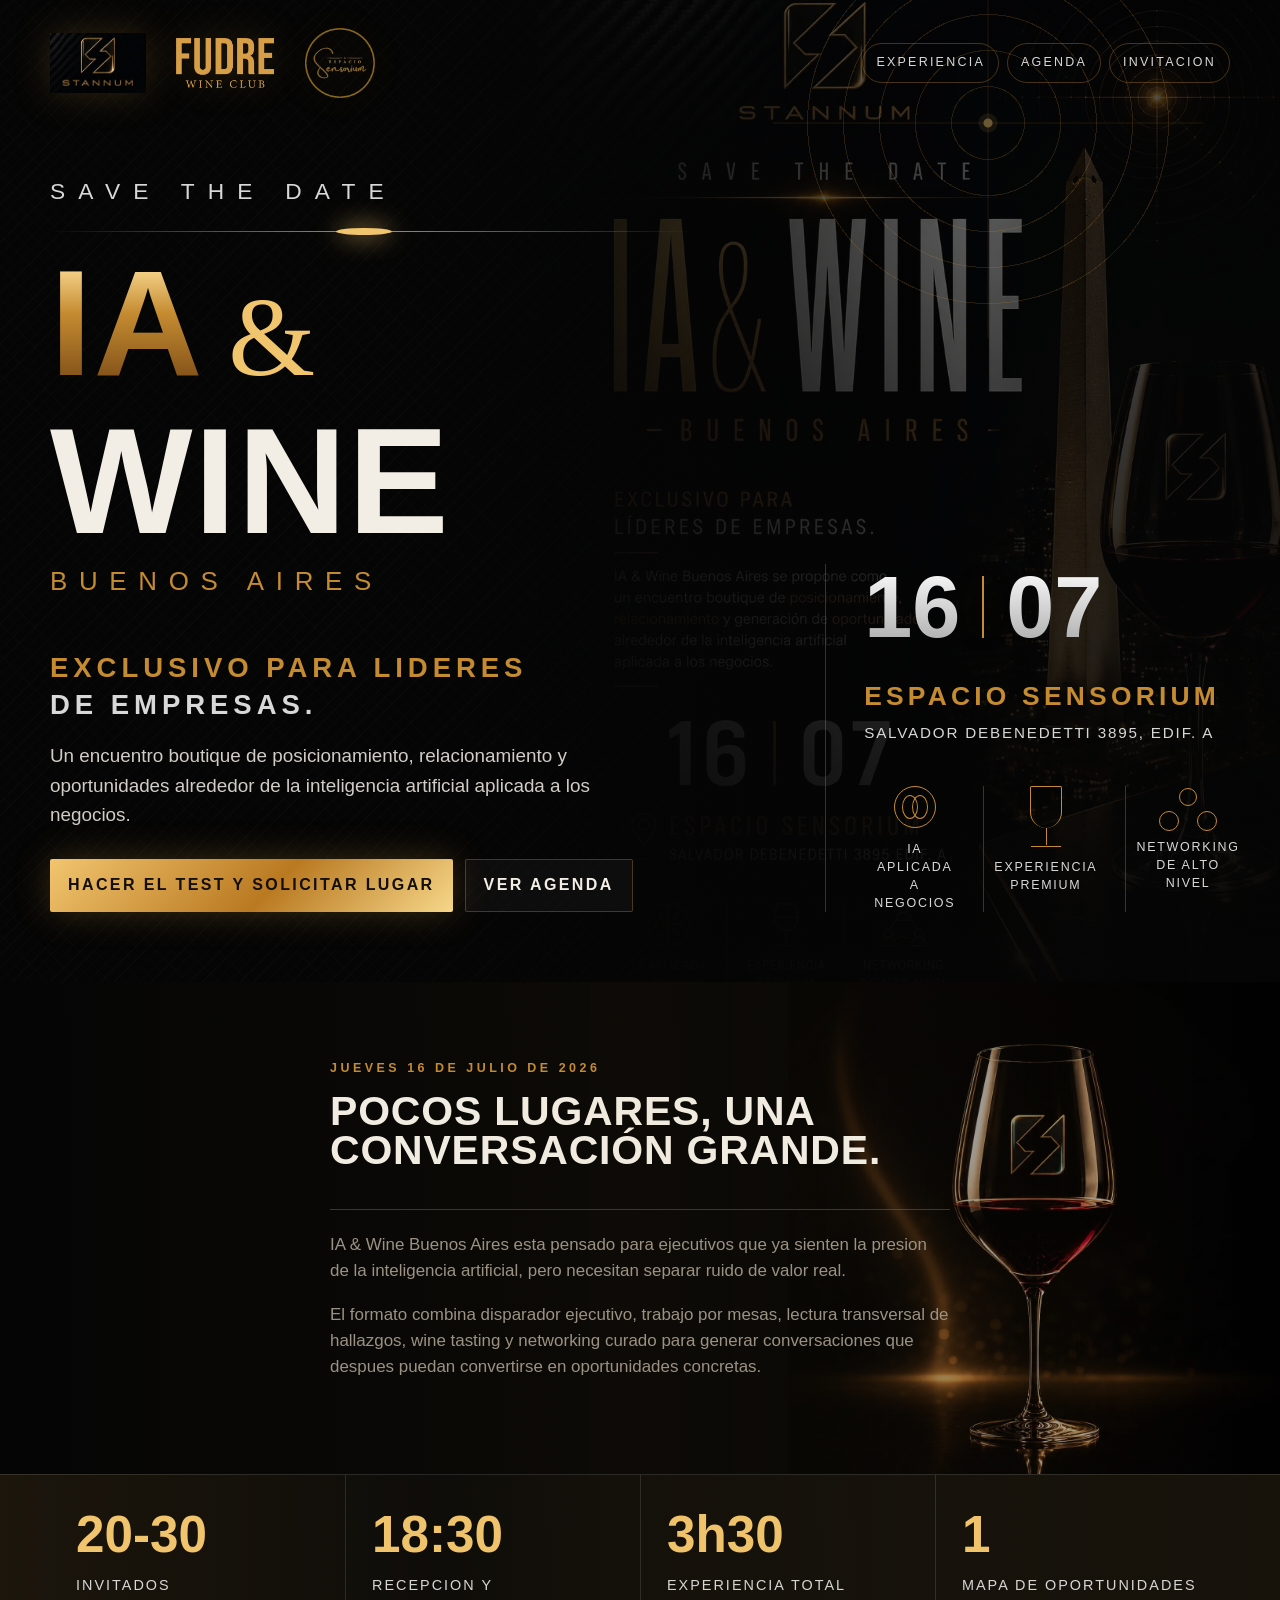
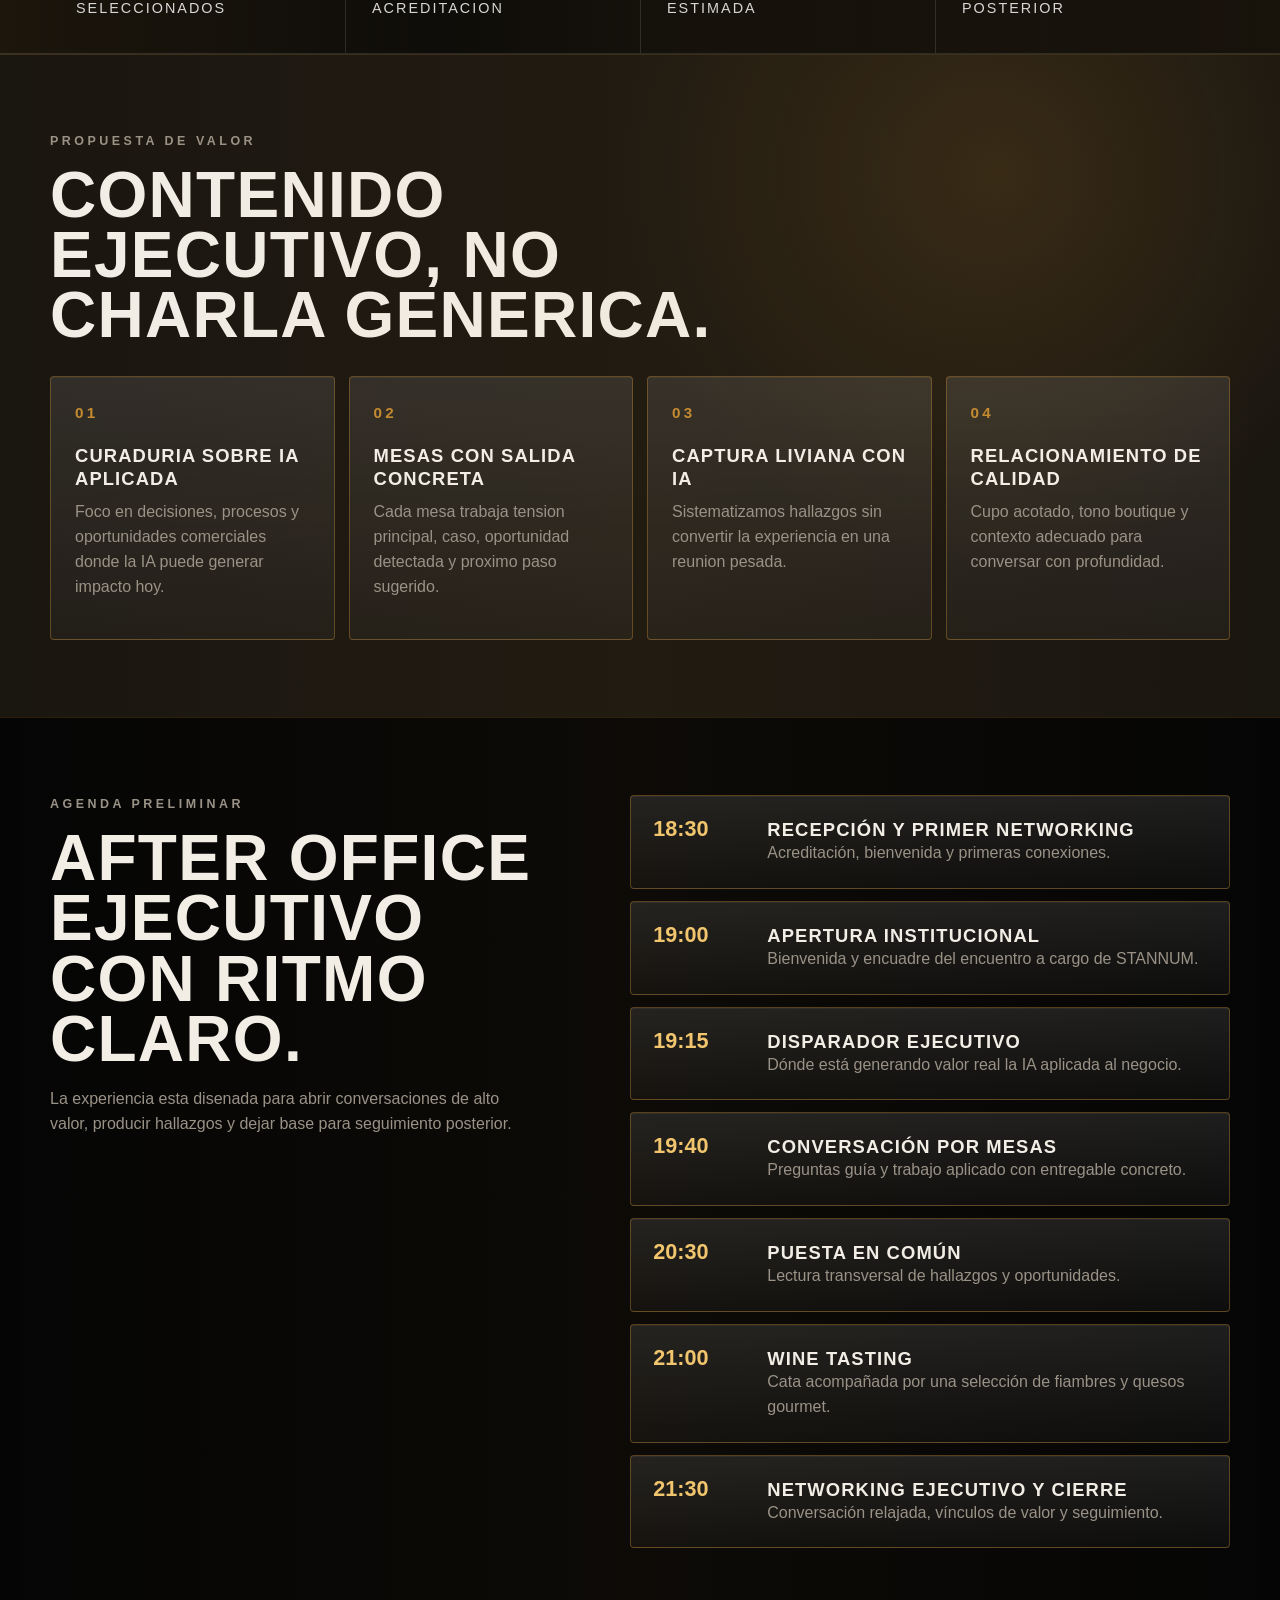
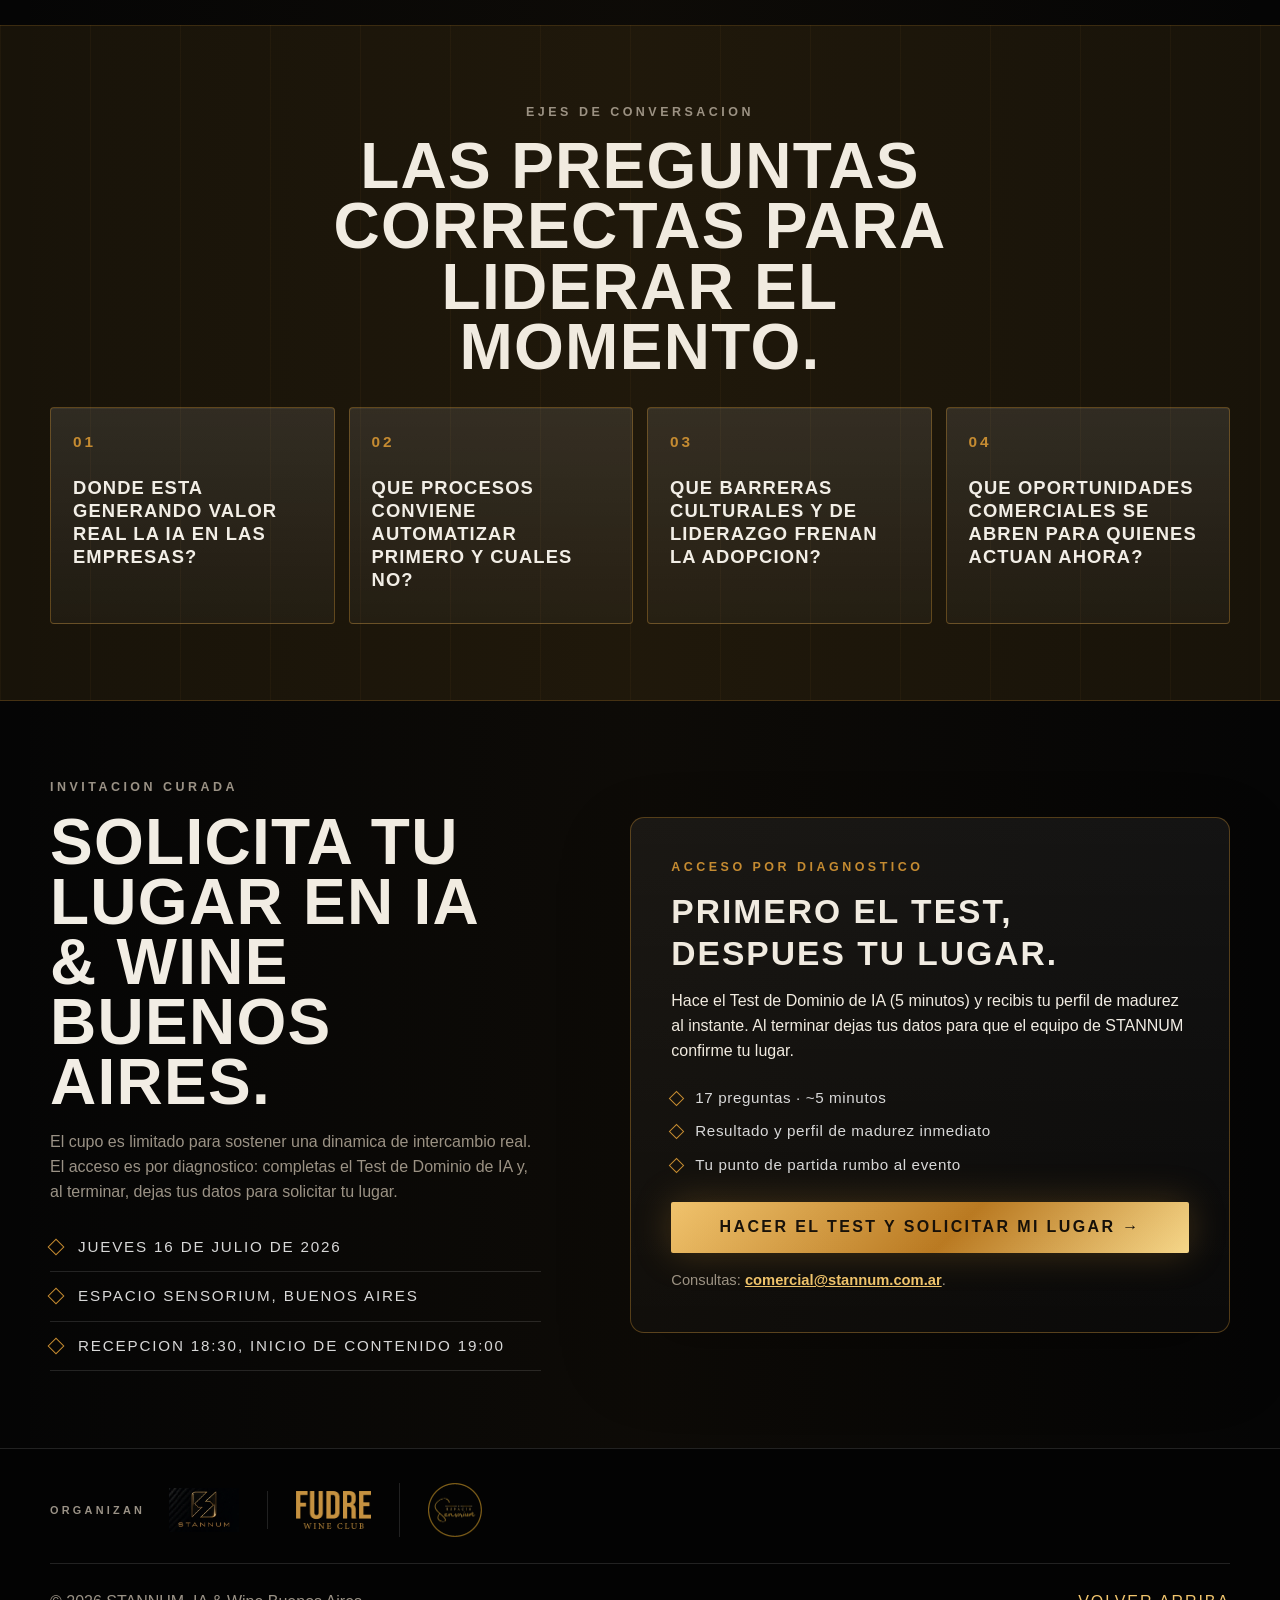
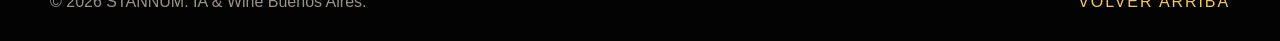
==== index.html @ e9fb2be9 "Use Summit Tucuman question set in test, remove all emojis - test.html: replace 20-question diagnost" ====
<!DOCTYPE html>
<html lang="es">
  <head>
    <meta charset="UTF-8" />
    <meta name="viewport" content="width=device-width, initial-scale=1.0" />
    <title>IA &amp; Wine Buenos Aires | STANNUM</title>
    <meta
      name="description"
      content="IA & Wine Buenos Aires: encuentro boutique para lideres de empresas sobre inteligencia artificial aplicada a negocios, networking ejecutivo y wine tasting."
    />
    <link rel="preload" as="image" href="assets/ia-wine-poster.webp" fetchpriority="high" />
    <link rel="stylesheet" href="styles.css" />
  </head>
  <body>
    <header class="hero" id="inicio">
      <img
        class="hero-art"
        src="assets/ia-wine-poster.webp"
        alt="Visual de IA & Wine Buenos Aires con obelisco, copa de vino y estetica premium"
        width="1024"
        height="1536"
        fetchpriority="high"
        decoding="async"
      />
      <div class="hero-overlay" aria-hidden="true"></div>
      <div class="texture texture-carbon" aria-hidden="true"></div>
      <div class="radar" aria-hidden="true"></div>

      <nav class="nav container" aria-label="Navegacion principal">
        <div class="nav-brands">
          <a class="brand" href="#inicio" aria-label="STANNUM">
            <img src="assets/stannum-logo.webp" alt="STANNUM" width="430" height="270" />
          </a>
          <img
            class="brand-org"
            src="assets/partner-fudre-wine-club.webp"
            alt="FUDRE Wine Club"
            width="702"
            height="358"
          />
          <img
            class="brand-org"
            src="assets/partner-espacio-sensorium.webp"
            alt="Espacio Sensorium"
            width="432"
            height="433"
          />
        </div>
        <div class="nav-links">
          <a href="#experiencia">Experiencia</a>
          <a href="#agenda">Agenda</a>
          <a href="#invitacion">Invitacion</a>
        </div>
      </nav>

      <div class="container hero-grid">
        <div class="hero-copy">
          <p class="save-date">Save the date</p>
          <div class="gold-line" aria-hidden="true"></div>
          <h1>
            <span class="gold-text">IA</span>
            <span class="amp">&amp;</span>
            <span>Wine</span>
          </h1>
          <p class="city">Buenos Aires</p>
          <p class="exclusive">Exclusivo para lideres de empresas.</p>
          <p class="lead">
            Un encuentro boutique de posicionamiento, relacionamiento y
            oportunidades alrededor de la inteligencia artificial aplicada a los
            negocios.
          </p>

          <div class="hero-actions">
            <a class="btn btn-primary" href="test.html">Hacer el test y solicitar lugar</a>
            <a class="btn btn-secondary" href="#agenda">Ver agenda</a>
          </div>
        </div>

        <aside class="event-panel" aria-label="Informacion principal del evento">
          <div class="date-block">
            <span>16</span>
            <i></i>
            <span>07</span>
          </div>
          <div class="venue-block">
            <p>Espacio Sensorium</p>
            <span>Salvador Debenedetti 3895, Edif. A</span>
          </div>
          <div class="quick-facts">
            <div>
              <span class="icon icon-brain" aria-hidden="true"></span>
              <p>IA aplicada<br />a negocios</p>
            </div>
            <div>
              <span class="icon icon-glass" aria-hidden="true"></span>
              <p>Experiencia<br />premium</p>
            </div>
            <div>
              <span class="icon icon-network" aria-hidden="true"></span>
              <p>Networking<br />de alto nivel</p>
            </div>
          </div>
        </aside>
      </div>
    </header>

    <main>
      <section class="section intro" id="experiencia">
        <div class="container intro-grid">
          <div class="section-kicker">
            <p class="eyebrow">Jueves 16 de julio de 2026</p>
            <h2>Pocos lugares, una conversación grande.</h2>
          </div>
          <div class="intro-copy">
            <p>
              IA &amp; Wine Buenos Aires esta pensado para ejecutivos que ya
              sienten la presion de la inteligencia artificial, pero necesitan
              separar ruido de valor real.
            </p>
            <p>
              El formato combina disparador ejecutivo, trabajo por mesas,
              lectura transversal de hallazgos, wine tasting y networking
              curado para generar conversaciones que despues puedan convertirse
              en oportunidades concretas.
            </p>
          </div>
        </div>
      </section>

      <section class="section metrics-strip" aria-label="Datos del evento">
        <div class="container metric-grid">
          <article>
            <span>20-30</span>
            <p>invitados seleccionados</p>
          </article>
          <article>
            <span>18:30</span>
            <p>recepcion y acreditacion</p>
          </article>
          <article>
            <span>3h30</span>
            <p>experiencia total estimada</p>
          </article>
          <article>
            <span>1</span>
            <p>mapa de oportunidades posterior</p>
          </article>
        </div>
      </section>

      <section class="section value">
        <div class="container">
          <div class="section-heading">
            <p class="eyebrow">Propuesta de valor</p>
            <h2>Contenido ejecutivo, no charla generica.</h2>
          </div>

          <div class="value-grid">
            <article class="value-card" data-reveal>
              <span>01</span>
              <h3>Curaduria sobre IA aplicada</h3>
              <p>
                Foco en decisiones, procesos y oportunidades comerciales donde
                la IA puede generar impacto hoy.
              </p>
            </article>
            <article class="value-card" data-reveal>
              <span>02</span>
              <h3>Mesas con salida concreta</h3>
              <p>
                Cada mesa trabaja tension principal, caso, oportunidad detectada
                y proximo paso sugerido.
              </p>
            </article>
            <article class="value-card" data-reveal>
              <span>03</span>
              <h3>Captura liviana con IA</h3>
              <p>
                Sistematizamos hallazgos sin convertir la experiencia en una
                reunion pesada.
              </p>
            </article>
            <article class="value-card" data-reveal>
              <span>04</span>
              <h3>Relacionamiento de calidad</h3>
              <p>
                Cupo acotado, tono boutique y contexto adecuado para conversar
                con profundidad.
              </p>
            </article>
          </div>
        </div>
      </section>

      <section class="section agenda" id="agenda">
        <div class="container agenda-grid">
          <div class="section-heading sticky-heading">
            <p class="eyebrow">Agenda preliminar</p>
            <h2>After office ejecutivo con ritmo claro.</h2>
            <p>
              La experiencia esta disenada para abrir conversaciones de alto
              valor, producir hallazgos y dejar base para seguimiento posterior.
            </p>
          </div>

          <div class="timeline">
            <article data-reveal>
              <time>18:30</time>
              <div>
                <h3>Recepción y primer networking</h3>
                <p>Acreditación, bienvenida y primeras conexiones.</p>
              </div>
            </article>
            <article data-reveal>
              <time>19:00</time>
              <div>
                <h3>Apertura institucional</h3>
                <p>Bienvenida y encuadre del encuentro a cargo de STANNUM.</p>
              </div>
            </article>
            <article data-reveal>
              <time>19:15</time>
              <div>
                <h3>Disparador ejecutivo</h3>
                <p>Dónde está generando valor real la IA aplicada al negocio.</p>
              </div>
            </article>
            <article data-reveal>
              <time>19:40</time>
              <div>
                <h3>Conversación por mesas</h3>
                <p>Preguntas guía y trabajo aplicado con entregable concreto.</p>
              </div>
            </article>
            <article data-reveal>
              <time>20:30</time>
              <div>
                <h3>Puesta en común</h3>
                <p>Lectura transversal de hallazgos y oportunidades.</p>
              </div>
            </article>
            <article data-reveal>
              <time>21:00</time>
              <div>
                <h3>Wine tasting</h3>
                <p>Cata acompañada por una selección de fiambres y quesos gourmet.</p>
              </div>
            </article>
            <article data-reveal>
              <time>21:30</time>
              <div>
                <h3>Networking ejecutivo y cierre</h3>
                <p>Conversación relajada, vínculos de valor y seguimiento.</p>
              </div>
            </article>
          </div>
        </div>
      </section>

      <section class="section conversation">
        <div class="container">
          <div class="section-heading centered">
            <p class="eyebrow">Ejes de conversacion</p>
            <h2>Las preguntas correctas para liderar el momento.</h2>
          </div>

          <div class="question-grid">
            <article data-reveal>
              <p>01</p>
              <h3>Donde esta generando valor real la IA en las empresas?</h3>
            </article>
            <article data-reveal>
              <p>02</p>
              <h3>Que procesos conviene automatizar primero y cuales no?</h3>
            </article>
            <article data-reveal>
              <p>03</p>
              <h3>Que barreras culturales y de liderazgo frenan la adopcion?</h3>
            </article>
            <article data-reveal>
              <p>04</p>
              <h3>Que oportunidades comerciales se abren para quienes actuan ahora?</h3>
            </article>
          </div>
        </div>
      </section>

      <section class="section invitation" id="invitacion">
        <div class="container invitation-grid">
          <div class="invite-copy">
            <p class="eyebrow">Invitacion curada</p>
            <h2>Solicita tu lugar en IA &amp; Wine Buenos Aires.</h2>
            <p>
              El cupo es limitado para sostener una dinamica de intercambio
              real. El acceso es por diagnostico: completas el Test de Dominio
              de IA y, al terminar, dejas tus datos para solicitar tu lugar.
            </p>
            <ul class="invite-list">
              <li>Jueves 16 de julio de 2026</li>
              <li>Espacio Sensorium, Buenos Aires</li>
              <li>Recepcion 18:30, inicio de contenido 19:00</li>
            </ul>
          </div>

          <div class="invite-gate">
            <p class="eyebrow">Acceso por diagnostico</p>
            <h3>Primero el test, despues tu lugar.</h3>
            <p class="gate-p">
              Hace el Test de Dominio de IA (5 minutos) y recibis tu perfil de
              madurez al instante. Al terminar dejas tus datos para que el equipo
              de STANNUM confirme tu lugar.
            </p>
            <ul class="gate-list">
              <li>17 preguntas · ~5 minutos</li>
              <li>Resultado y perfil de madurez inmediato</li>
              <li>Tu punto de partida rumbo al evento</li>
            </ul>
            <a class="btn btn-primary" href="test.html">Hacer el test y solicitar mi lugar →</a>
            <p class="form-note">
              Consultas:
              <a href="mailto:comercial@stannum.com.ar">comercial@stannum.com.ar</a>.
            </p>
          </div>
        </div>
      </section>
    </main>

    <footer class="footer">
      <div class="container">
        <div class="organizers footer-organizers" aria-label="Organizadores del evento">
          <span class="organizers-label">Organizan</span>
          <ul class="organizers-logos">
            <li>
              <img src="assets/stannum-logo.webp" alt="STANNUM" width="430" height="270" loading="lazy" />
            </li>
            <li>
              <img src="assets/partner-fudre-wine-club.webp" alt="FUDRE Wine Club" width="702" height="358" loading="lazy" />
            </li>
            <li>
              <img src="assets/partner-espacio-sensorium.webp" alt="Espacio Sensorium" width="432" height="433" loading="lazy" />
            </li>
          </ul>
        </div>
        <div class="footer-grid">
          <p>&copy; <span id="year"></span> STANNUM. IA &amp; Wine Buenos Aires.</p>
          <a href="#inicio">Volver arriba</a>
        </div>
      </div>
    </footer>

    <script src="script.js"></script>
  </body>
</html>
---- styles.css ----
:root {
  --black: #050505;
  --black-2: #0b0b0a;
  --ink: #12100c;
  --gold: #c58b31;
  --gold-soft: #f1c56d;
  --champagne: #f2eee6;
  --silver: #d8d8d8;
  --muted: #9a9286;
  --line: rgba(197, 139, 49, 0.34);
  --line-soft: rgba(255, 255, 255, 0.12);
  --panel: rgba(255, 255, 255, 0.045);
  --shadow-gold: 0 0 36px rgba(197, 139, 49, 0.28);
  --max: 1180px;
}

* {
  box-sizing: border-box;
}

html {
  scroll-behavior: smooth;
}

body {
  margin: 0;
  background: var(--black);
  color: var(--champagne);
  font-family: "Arial Narrow", "Roboto Condensed", "Segoe UI", Arial, sans-serif;
  line-height: 1.55;
}

img {
  display: block;
  max-width: 100%;
}

a {
  color: inherit;
}

button,
input,
select,
textarea {
  font: inherit;
}

.container {
  width: min(var(--max), calc(100% - 32px));
  margin: 0 auto;
}

.hero {
  position: relative;
  min-height: 100svh;
  overflow: hidden;
  isolation: isolate;
}

.hero-art {
  position: absolute;
  inset: 0 0 0 auto;
  width: min(58vw, 760px);
  height: 100%;
  object-fit: cover;
  object-position: 74% center;
  opacity: 0.84;
  z-index: -4;
}

.hero-overlay {
  position: absolute;
  inset: 0;
  background:
    linear-gradient(90deg, rgba(5, 5, 5, 0.98) 0%, rgba(5, 5, 5, 0.88) 45%, rgba(5, 5, 5, 0.26) 76%, rgba(5, 5, 5, 0.68) 100%),
    linear-gradient(180deg, rgba(5, 5, 5, 0.22), rgba(5, 5, 5, 0.96));
  z-index: -3;
}

.texture {
  position: absolute;
  inset: 0;
  pointer-events: none;
}

.texture-carbon {
  background:
    repeating-linear-gradient(135deg, rgba(255, 255, 255, 0.055) 0 1px, transparent 1px 9px),
    repeating-linear-gradient(45deg, rgba(255, 255, 255, 0.032) 0 1px, transparent 1px 11px);
  opacity: 0.32;
  mask-image: linear-gradient(90deg, #000 0%, #000 28%, transparent 62%);
  z-index: -2;
}

.radar {
  position: absolute;
  top: -92px;
  right: 6vw;
  width: 430px;
  height: 430px;
  border-radius: 50%;
  background:
    radial-gradient(circle, rgba(241, 197, 109, 0.95) 0 4px, rgba(241, 197, 109, 0.18) 5px 9px, transparent 10px),
    repeating-radial-gradient(circle, rgba(197, 139, 49, 0.42) 0 1px, transparent 1px 36px),
    linear-gradient(90deg, transparent calc(50% - 1px), rgba(197, 139, 49, 0.3) 50%, transparent calc(50% + 1px)),
    linear-gradient(0deg, transparent calc(50% - 1px), rgba(197, 139, 49, 0.3) 50%, transparent calc(50% + 1px));
  opacity: 0.46;
  z-index: -1;
}

.nav {
  display: flex;
  align-items: center;
  justify-content: space-between;
  gap: 24px;
  padding: 28px 0;
}

.brand {
  display: inline-flex;
  align-items: center;
  text-decoration: none;
}

.nav-brands {
  display: flex;
  align-items: center;
  gap: clamp(16px, 2.4vw, 32px);
}

.nav-brands img {
  height: clamp(46px, 5vw, 60px);
  width: auto;
  max-width: clamp(108px, 13vw, 148px);
  object-fit: contain;
  filter: drop-shadow(0 0 18px rgba(197, 139, 49, 0.22));
}

.nav-brands img[alt="FUDRE Wine Club"] {
  height: clamp(38px, 4.2vw, 50px);
}

.nav-brands img[alt="Espacio Sensorium"] {
  height: clamp(52px, 5.8vw, 70px);
}

.organizers {
  display: flex;
  align-items: center;
  flex-wrap: wrap;
  gap: clamp(14px, 2vw, 24px);
  margin-bottom: clamp(26px, 4vw, 40px);
}

.organizers-label {
  color: var(--muted);
  font-size: 0.68rem;
  font-weight: 800;
  letter-spacing: 0.3em;
  text-transform: uppercase;
}

.organizers-logos {
  display: flex;
  align-items: center;
  gap: clamp(16px, 2.4vw, 28px);
  margin: 0;
  padding: 0;
  list-style: none;
}

.organizers-logos li {
  display: flex;
  align-items: center;
}

.organizers-logos li + li {
  border-left: 1px solid var(--line-soft);
  padding-left: clamp(16px, 2.4vw, 28px);
}

.organizers-logos img {
  width: auto;
  height: clamp(30px, 3.4vw, 40px);
  object-fit: contain;
  opacity: 0.92;
}

.organizers-logos li:last-child img {
  height: clamp(38px, 4.2vw, 50px);
}

.nav-links {
  display: flex;
  gap: 8px;
}

.nav-links a {
  border: 1px solid rgba(197, 139, 49, 0.35);
  border-radius: 999px;
  color: var(--silver);
  font-size: 0.78rem;
  letter-spacing: 0.18em;
  padding: 9px 13px;
  text-decoration: none;
  text-transform: uppercase;
  transition: background 180ms ease, color 180ms ease, border-color 180ms ease;
}

.nav-links a:hover {
  background: rgba(197, 139, 49, 0.14);
  border-color: var(--gold-soft);
  color: var(--champagne);
}

.hero-grid {
  display: grid;
  grid-template-columns: minmax(0, 1.05fr) minmax(280px, 0.62fr);
  gap: clamp(28px, 7vw, 96px);
  align-items: end;
  min-height: calc(100svh - 104px);
  padding: 48px 0 70px;
}

.hero-copy {
  max-width: 760px;
}

.save-date,
.eyebrow,
.city,
.exclusive,
.venue-block p {
  text-transform: uppercase;
}

.save-date {
  margin: 0;
  color: var(--silver);
  font-size: clamp(1.02rem, 1.8vw, 1.42rem);
  letter-spacing: 0.58em;
}

.gold-line {
  position: relative;
  width: min(100%, 640px);
  height: 1px;
  margin: 22px 0 28px;
  background: linear-gradient(90deg, transparent, var(--gold), transparent);
}

.gold-line::after {
  position: absolute;
  left: 49%;
  top: -3px;
  width: 56px;
  height: 7px;
  border-radius: 50%;
  background: var(--gold-soft);
  box-shadow: 0 0 24px var(--gold-soft);
  content: "";
  transform: translateX(-50%);
}

h1,
h2,
h3,
p {
  margin-top: 0;
}

h1 {
  display: flex;
  flex-wrap: wrap;
  align-items: baseline;
  gap: 0.16em;
  margin: 0 0 4px;
  font-size: clamp(4.3rem, 11.8vw, 9.8rem);
  font-weight: 900;
  letter-spacing: 0.01em;
  line-height: 0.84;
  text-transform: uppercase;
}

.gold-text {
  background: linear-gradient(180deg, #ffe19b 0%, var(--gold) 42%, #7b4b16 100%);
  background-clip: text;
  color: transparent;
}

.amp {
  color: var(--gold-soft);
  font-family: Georgia, "Times New Roman", serif;
  font-size: 0.74em;
  font-weight: 400;
  line-height: 1;
}

.city {
  margin: 16px 0 48px;
  color: var(--gold);
  font-size: clamp(1rem, 2.1vw, 1.62rem);
  letter-spacing: 0.45em;
}

.exclusive {
  max-width: 500px;
  margin-bottom: 18px;
  color: var(--silver);
  font-size: clamp(1.12rem, 2.6vw, 1.72rem);
  font-weight: 800;
  letter-spacing: 0.18em;
  line-height: 1.35;
}

.exclusive::first-line {
  color: var(--gold);
}

.lead {
  max-width: 570px;
  color: rgba(242, 238, 230, 0.86);
  font-family: "Segoe UI", Arial, sans-serif;
  font-size: clamp(1rem, 1.6vw, 1.18rem);
}

.hero-actions {
  display: flex;
  flex-wrap: wrap;
  gap: 12px;
  margin-top: 30px;
}

.btn {
  display: inline-flex;
  min-height: 48px;
  align-items: center;
  justify-content: center;
  border: 0;
  border-radius: 2px;
  cursor: pointer;
  font-weight: 800;
  letter-spacing: 0.15em;
  padding: 13px 18px;
  text-decoration: none;
  text-transform: uppercase;
  transition: transform 180ms ease, border-color 180ms ease, background 180ms ease, color 180ms ease;
}

.btn:hover {
  transform: translateY(-2px);
}

.btn-primary {
  background: linear-gradient(135deg, #f2c56f, #b97921 55%, #f6d78a);
  color: #130e08;
  box-shadow: var(--shadow-gold);
}

.btn-secondary {
  border: 1px solid var(--line);
  background: rgba(255, 255, 255, 0.035);
  color: var(--champagne);
}

.event-panel {
  align-self: end;
  border-left: 1px solid var(--line);
  padding-left: clamp(18px, 3vw, 38px);
}

.date-block {
  display: flex;
  align-items: center;
  gap: 22px;
  margin-bottom: 26px;
}

.date-block span {
  background: linear-gradient(180deg, #ffffff, #a8a8a8);
  background-clip: text;
  color: transparent;
  font-size: clamp(3.4rem, 7vw, 5.4rem);
  font-weight: 900;
  line-height: 1;
}

.date-block i {
  width: 2px;
  height: 62px;
  background: var(--gold);
  box-shadow: var(--shadow-gold);
}

.venue-block {
  margin-bottom: 40px;
}

.venue-block p {
  margin-bottom: 4px;
  color: var(--gold);
  font-size: clamp(1.2rem, 2.2vw, 1.65rem);
  font-weight: 700;
  letter-spacing: 0.16em;
}

.venue-block span {
  color: var(--silver);
  font-size: 0.95rem;
  letter-spacing: 0.12em;
  text-transform: uppercase;
}

.quick-facts {
  display: grid;
  grid-template-columns: repeat(3, 1fr);
  gap: 18px;
}

.quick-facts div {
  display: grid;
  gap: 12px;
  justify-items: center;
  border-left: 1px solid var(--line);
  padding: 0 10px;
  text-align: center;
}

.quick-facts div:first-child {
  border-left: 0;
}

.quick-facts p {
  margin: 0;
  color: var(--silver);
  font-size: 0.78rem;
  letter-spacing: 0.14em;
  line-height: 1.45;
  text-transform: uppercase;
}

.icon {
  position: relative;
  display: block;
  width: 42px;
  height: 42px;
  color: var(--gold);
}

.icon-brain {
  border: 1px solid currentColor;
  border-radius: 50%;
}

.icon-brain::before,
.icon-brain::after {
  position: absolute;
  border: 1px solid currentColor;
  border-radius: 50%;
  content: "";
}

.icon-brain::before {
  inset: 8px 17px 8px 7px;
}

.icon-brain::after {
  inset: 8px 7px 8px 17px;
}

.icon-glass {
  border: 1px solid currentColor;
  border-bottom: 0;
  border-radius: 2px 2px 18px 18px;
  width: 32px;
}

.icon-glass::before {
  position: absolute;
  left: 50%;
  bottom: -17px;
  width: 1px;
  height: 17px;
  background: currentColor;
  content: "";
}

.icon-glass::after {
  position: absolute;
  left: 50%;
  bottom: -19px;
  width: 30px;
  height: 1px;
  background: currentColor;
  content: "";
  transform: translateX(-50%);
}

.icon-network::before,
.icon-network::after,
.icon-network {
  border: 1px solid currentColor;
  border-radius: 50%;
}

.icon-network {
  width: 18px;
  height: 18px;
  margin-top: 2px;
}

.icon-network::before,
.icon-network::after {
  position: absolute;
  width: 18px;
  height: 18px;
  content: "";
}

.icon-network::before {
  left: -21px;
  top: 22px;
}

.icon-network::after {
  right: -21px;
  top: 22px;
}

.section {
  position: relative;
  padding: clamp(54px, 6vw, 92px) 0;
}

.section::before {
  position: absolute;
  inset: 0;
  pointer-events: none;
  background: linear-gradient(90deg, transparent, rgba(197, 139, 49, 0.08), transparent);
  content: "";
  opacity: 0.55;
}

.agenda,
.invitation {
  background: var(--black);
}

.intro {
  background:
    linear-gradient(90deg, rgba(5, 5, 5, 0.97) 0%, rgba(5, 5, 5, 0.9) 46%, rgba(5, 5, 5, 0.4) 74%, rgba(5, 5, 5, 0.22) 100%),
    url("assets/wine-glass.webp") right center / contain no-repeat,
    var(--black);
}

.intro h2 {
  font-size: clamp(1.7rem, 3.2vw, 2.9rem);
}

.intro .intro-grid {
  grid-template-columns: minmax(0, 1fr);
  max-width: min(58%, 620px);
  gap: 22px;
}

.intro .intro-copy {
  border-left: 0;
  padding-left: 0;
  padding-top: 22px;
  border-top: 1px solid var(--line);
}

@media (max-width: 900px) {
  .intro .intro-grid {
    max-width: 100%;
  }

  .intro {
    background:
      linear-gradient(180deg, rgba(5, 5, 5, 0.88), rgba(5, 5, 5, 0.95)),
      url("assets/wine-glass.webp") center / cover no-repeat,
      var(--black);
  }
}

.intro-grid,
.agenda-grid,
.invitation-grid {
  display: grid;
  grid-template-columns: minmax(0, 0.9fr) minmax(0, 1.1fr);
  gap: clamp(30px, 7vw, 92px);
}

.eyebrow {
  margin-bottom: 14px;
  color: var(--gold);
  font-size: 0.78rem;
  font-weight: 800;
  letter-spacing: 0.28em;
}

h2 {
  margin-bottom: 18px;
  font-size: clamp(2.2rem, 5vw, 4.9rem);
  font-weight: 900;
  letter-spacing: 0.02em;
  line-height: 0.94;
  text-transform: uppercase;
}

h3 {
  margin-bottom: 10px;
  color: var(--champagne);
  font-size: 1.15rem;
  letter-spacing: 0.06em;
  line-height: 1.25;
  text-transform: uppercase;
}

.intro-copy p,
.section-heading p,
.value-card p,
.timeline p,
.invite-copy p,
.form-note {
  color: var(--muted);
  font-family: "Segoe UI", Arial, sans-serif;
}

.intro-copy {
  border-left: 1px solid var(--line);
  padding-left: clamp(20px, 4vw, 42px);
}

.intro-copy p {
  font-size: 1.06rem;
}

.metrics-strip {
  border-top: 1px solid var(--line-soft);
  border-bottom: 1px solid var(--line-soft);
  background:
    linear-gradient(90deg, rgba(197, 139, 49, 0.1), transparent 34%, rgba(197, 139, 49, 0.08)),
    #090908;
  padding: 0;
}

.metric-grid {
  display: grid;
  grid-template-columns: repeat(4, 1fr);
}

.metric-grid article {
  min-height: 170px;
  border-left: 1px solid var(--line-soft);
  padding: 34px 26px;
}

.metric-grid article:first-child {
  border-left: 0;
}

.metric-grid span {
  display: block;
  margin-bottom: 14px;
  color: var(--gold-soft);
  font-size: clamp(2.2rem, 4vw, 4rem);
  font-weight: 900;
  line-height: 1;
}

.metric-grid p {
  margin: 0;
  color: var(--silver);
  font-size: 0.9rem;
  letter-spacing: 0.14em;
  text-transform: uppercase;
}

.value {
  border-top: 1px solid rgba(197, 139, 49, 0.2);
  background:
    radial-gradient(circle at 78% 18%, rgba(197, 139, 49, 0.16), transparent 34%),
    #1a1610;
}

.section-heading {
  max-width: 760px;
  margin-bottom: 30px;
}

.value-grid {
  display: grid;
  grid-template-columns: repeat(4, minmax(0, 1fr));
  gap: 14px;
}

.value-card,
.timeline article,
.question-grid article,
.lead-form {
  border: 1px solid rgba(197, 139, 49, 0.38);
  border-radius: 4px;
  background: linear-gradient(180deg, rgba(255, 255, 255, 0.1), rgba(255, 255, 255, 0.035));
  box-shadow: inset 0 1px 0 rgba(255, 255, 255, 0.05);
}

.value-card {
  min-height: 196px;
  padding: 24px;
}

.value-card span {
  display: inline-block;
  margin-bottom: 20px;
  color: var(--gold);
  font-size: 0.95rem;
  font-weight: 900;
  letter-spacing: 0.22em;
}

.agenda {
  overflow: clip;
  border-top: 1px solid rgba(197, 139, 49, 0.2);
}

.sticky-heading {
  position: sticky;
  top: 28px;
}

.timeline {
  display: grid;
  gap: 12px;
}

.timeline article {
  display: grid;
  grid-template-columns: 90px 1fr;
  gap: 24px;
  align-items: start;
  padding: 22px;
}

.timeline time {
  color: var(--gold-soft);
  font-size: 1.35rem;
  font-weight: 900;
  line-height: 1;
}

.timeline p,
.timeline h3 {
  margin-bottom: 0;
}

.conversation {
  border-top: 1px solid rgba(197, 139, 49, 0.2);
  background:
    repeating-linear-gradient(90deg, rgba(197, 139, 49, 0.05) 0 1px, transparent 1px 90px),
    #181309;
}

.centered {
  margin-left: auto;
  margin-right: auto;
  text-align: center;
}

.question-grid {
  display: grid;
  grid-template-columns: repeat(4, minmax(0, 1fr));
  gap: 14px;
}

.question-grid article {
  min-height: 158px;
  padding: 22px;
}

.question-grid p {
  margin-bottom: 22px;
  color: var(--gold);
  font-size: 0.96rem;
  font-weight: 900;
  letter-spacing: 0.2em;
}

.invitation {
  border-top: 1px solid var(--line);
}

.invite-copy {
  align-self: center;
}

.invite-list {
  display: grid;
  gap: 12px;
  margin: 30px 0 0;
  padding: 0;
  list-style: none;
}

.invite-list li {
  position: relative;
  border-bottom: 1px solid var(--line-soft);
  color: var(--silver);
  font-size: 0.95rem;
  letter-spacing: 0.12em;
  padding: 0 0 13px 28px;
  text-transform: uppercase;
}

.invite-list li::before {
  position: absolute;
  left: 0;
  top: 6px;
  width: 10px;
  height: 10px;
  border: 1px solid var(--gold);
  content: "";
  transform: rotate(45deg);
}

.lead-form {
  display: grid;
  gap: 16px;
  padding: clamp(22px, 4vw, 34px);
  box-shadow: 0 28px 70px rgba(0, 0, 0, 0.32);
}

.lead-form label {
  display: grid;
  gap: 7px;
  color: var(--gold-soft);
  font-size: 0.78rem;
  font-weight: 800;
  letter-spacing: 0.14em;
  text-transform: uppercase;
}

.lead-form input,
.lead-form select,
.lead-form textarea {
  width: 100%;
  border: 1px solid rgba(197, 139, 49, 0.28);
  border-radius: 2px;
  background: rgba(0, 0, 0, 0.32);
  color: var(--champagne);
  padding: 13px 12px;
}

.lead-form select {
  color-scheme: dark;
}

.lead-form textarea {
  resize: vertical;
}

.lead-form input:focus,
.lead-form select:focus,
.lead-form textarea:focus {
  border-color: var(--gold-soft);
  outline: 2px solid rgba(197, 139, 49, 0.22);
}

.lead-form .btn {
  width: fit-content;
}

.invite-gate {
  align-self: center;
  border: 1px solid rgba(197, 139, 49, 0.38);
  border-radius: 14px;
  background: linear-gradient(180deg, rgba(255, 255, 255, 0.06), rgba(255, 255, 255, 0.02));
  box-shadow: 0 28px 70px rgba(0, 0, 0, 0.32);
  padding: clamp(26px, 4vw, 40px);
}

.invite-gate h3 {
  margin: 6px 0 14px;
  font-size: clamp(1.5rem, 3vw, 2.1rem);
}

.invite-gate .gate-p {
  margin-bottom: 22px;
}

.gate-list {
  display: grid;
  gap: 10px;
  margin: 0 0 26px;
  padding: 0;
  list-style: none;
}

.gate-list li {
  position: relative;
  color: var(--silver);
  font-size: 0.95rem;
  letter-spacing: 0.04em;
  padding-left: 24px;
}

.gate-list li::before {
  position: absolute;
  left: 0;
  top: 7px;
  width: 9px;
  height: 9px;
  border: 1px solid var(--gold);
  content: "";
  transform: rotate(45deg);
}

.invite-gate .btn-primary {
  width: 100%;
  margin-bottom: 16px;
}

.form-status {
  margin: 0;
  font-size: 0.95rem;
  font-weight: 700;
  letter-spacing: 0.02em;
}

.form-status:empty {
  display: none;
}

.form-status.is-ok {
  color: var(--gold-soft);
}

.form-status.is-error {
  color: #e7a3a3;
}

.form-note {
  margin: 0;
  font-size: 0.92rem;
}

.form-note a {
  color: var(--gold-soft);
  font-weight: 700;
}

[data-reveal] {
  transform: translateY(18px);
  opacity: 0;
  transition: opacity 520ms ease, transform 520ms ease;
}

[data-reveal].is-visible {
  transform: translateY(0);
  opacity: 1;
}

.footer {
  border-top: 1px solid var(--line-soft);
  background: #030303;
  color: var(--muted);
  padding: 34px 0 26px;
}

.footer-organizers {
  margin-bottom: 26px;
  padding-bottom: 26px;
  border-bottom: 1px solid var(--line-soft);
}

.footer-organizers .organizers-logos img {
  height: clamp(34px, 3.6vw, 44px);
}

.footer-organizers .organizers-logos li:last-child img {
  height: clamp(42px, 4.6vw, 54px);
}

.footer-organizers .organizers-logos img[alt="FUDRE Wine Club"] {
  height: clamp(28px, 3vw, 38px);
}

.footer-grid {
  display: flex;
  align-items: center;
  justify-content: space-between;
  gap: 18px;
}

.footer p {
  margin: 0;
}

.footer a {
  color: var(--gold-soft);
  letter-spacing: 0.12em;
  text-decoration: none;
  text-transform: uppercase;
}

@media (max-width: 1040px) {
  .hero-grid,
  .intro-grid,
  .agenda-grid,
  .invitation-grid {
    grid-template-columns: 1fr;
  }

  .event-panel,
  .intro-copy {
    border-left: 0;
    border-top: 1px solid var(--line);
    padding-left: 0;
    padding-top: 28px;
  }

  .sticky-heading {
    position: static;
  }

  .value-grid,
  .question-grid {
    grid-template-columns: repeat(2, minmax(0, 1fr));
  }
}

@media (max-width: 760px) {
  .container {
    width: min(100% - 24px, var(--max));
  }

  .hero-art {
    width: 100%;
    opacity: 0.42;
    object-position: 70% center;
  }

  .hero-overlay {
    background:
      linear-gradient(180deg, rgba(5, 5, 5, 0.82), rgba(5, 5, 5, 0.92) 52%, rgba(5, 5, 5, 0.98)),
      linear-gradient(90deg, rgba(5, 5, 5, 0.8), rgba(5, 5, 5, 0.2));
  }

  .radar {
    right: -140px;
    width: 340px;
    height: 340px;
  }

  .nav {
    align-items: flex-start;
    flex-direction: column;
    padding-top: 20px;
  }

  .brand img {
    width: 142px;
  }

  .nav-links {
    width: 100%;
    overflow-x: auto;
    padding-bottom: 4px;
  }

  .nav-links a {
    flex: 0 0 auto;
  }

  .hero-grid {
    min-height: calc(100svh - 132px);
    padding: 34px 0 54px;
  }

  .save-date {
    letter-spacing: 0.32em;
  }

  h1 {
    display: grid;
    gap: 0;
    font-size: clamp(4.4rem, 24vw, 7.3rem);
  }

  .amp {
    font-size: 0.54em;
  }

  .city {
    letter-spacing: 0.28em;
    margin-bottom: 32px;
  }

  .hero-actions,
  .date-block {
    align-items: stretch;
    flex-direction: column;
  }

  .hero-actions .btn,
  .lead-form .btn {
    width: 100%;
  }

  .date-block {
    gap: 8px;
  }

  .date-block i {
    width: 120px;
    height: 2px;
  }

  .quick-facts,
  .metric-grid,
  .value-grid,
  .question-grid {
    grid-template-columns: 1fr;
  }

  .quick-facts div,
  .metric-grid article {
    border-left: 0;
    border-top: 1px solid var(--line-soft);
  }

  .quick-facts div:first-child,
  .metric-grid article:first-child {
    border-top: 0;
  }

  .metric-grid article {
    min-height: auto;
    padding: 28px 0;
  }

  .timeline article {
    grid-template-columns: 1fr;
    gap: 12px;
  }

  .footer-grid {
    align-items: flex-start;
    flex-direction: column;
  }
}
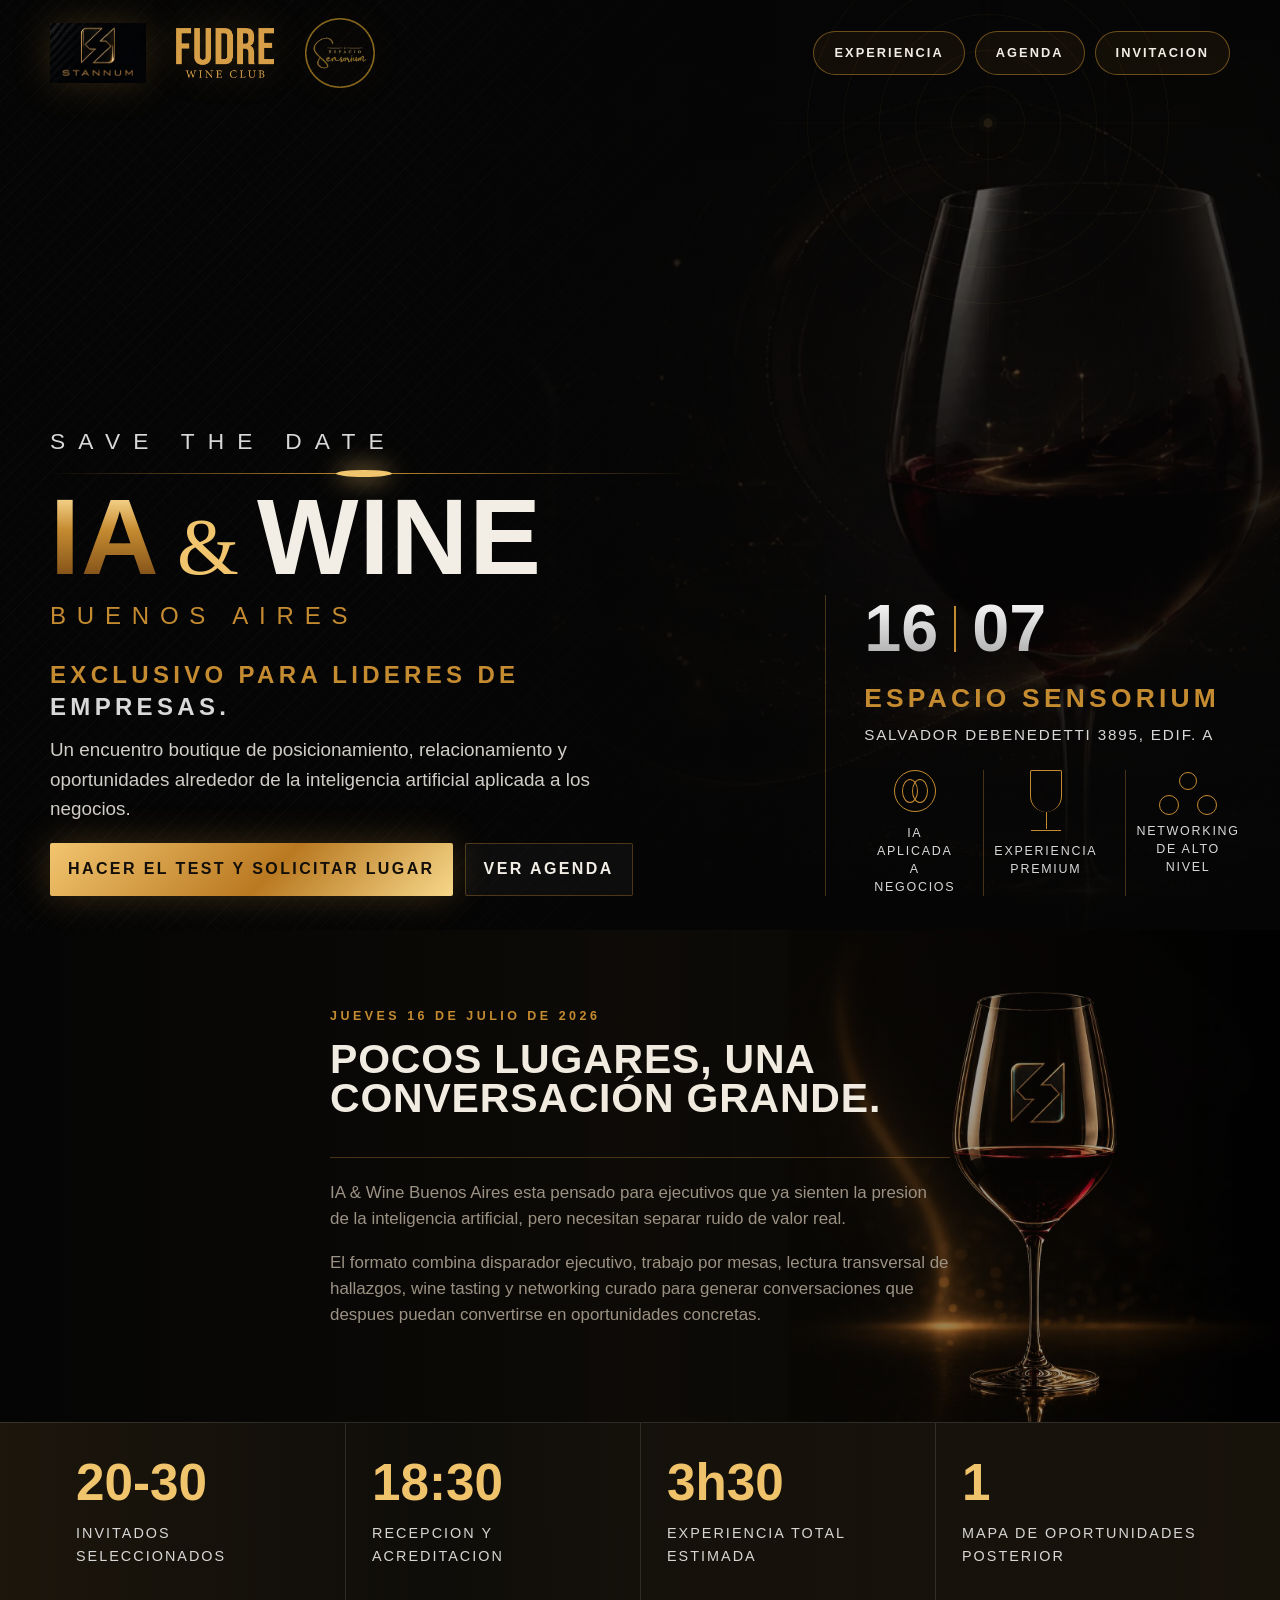
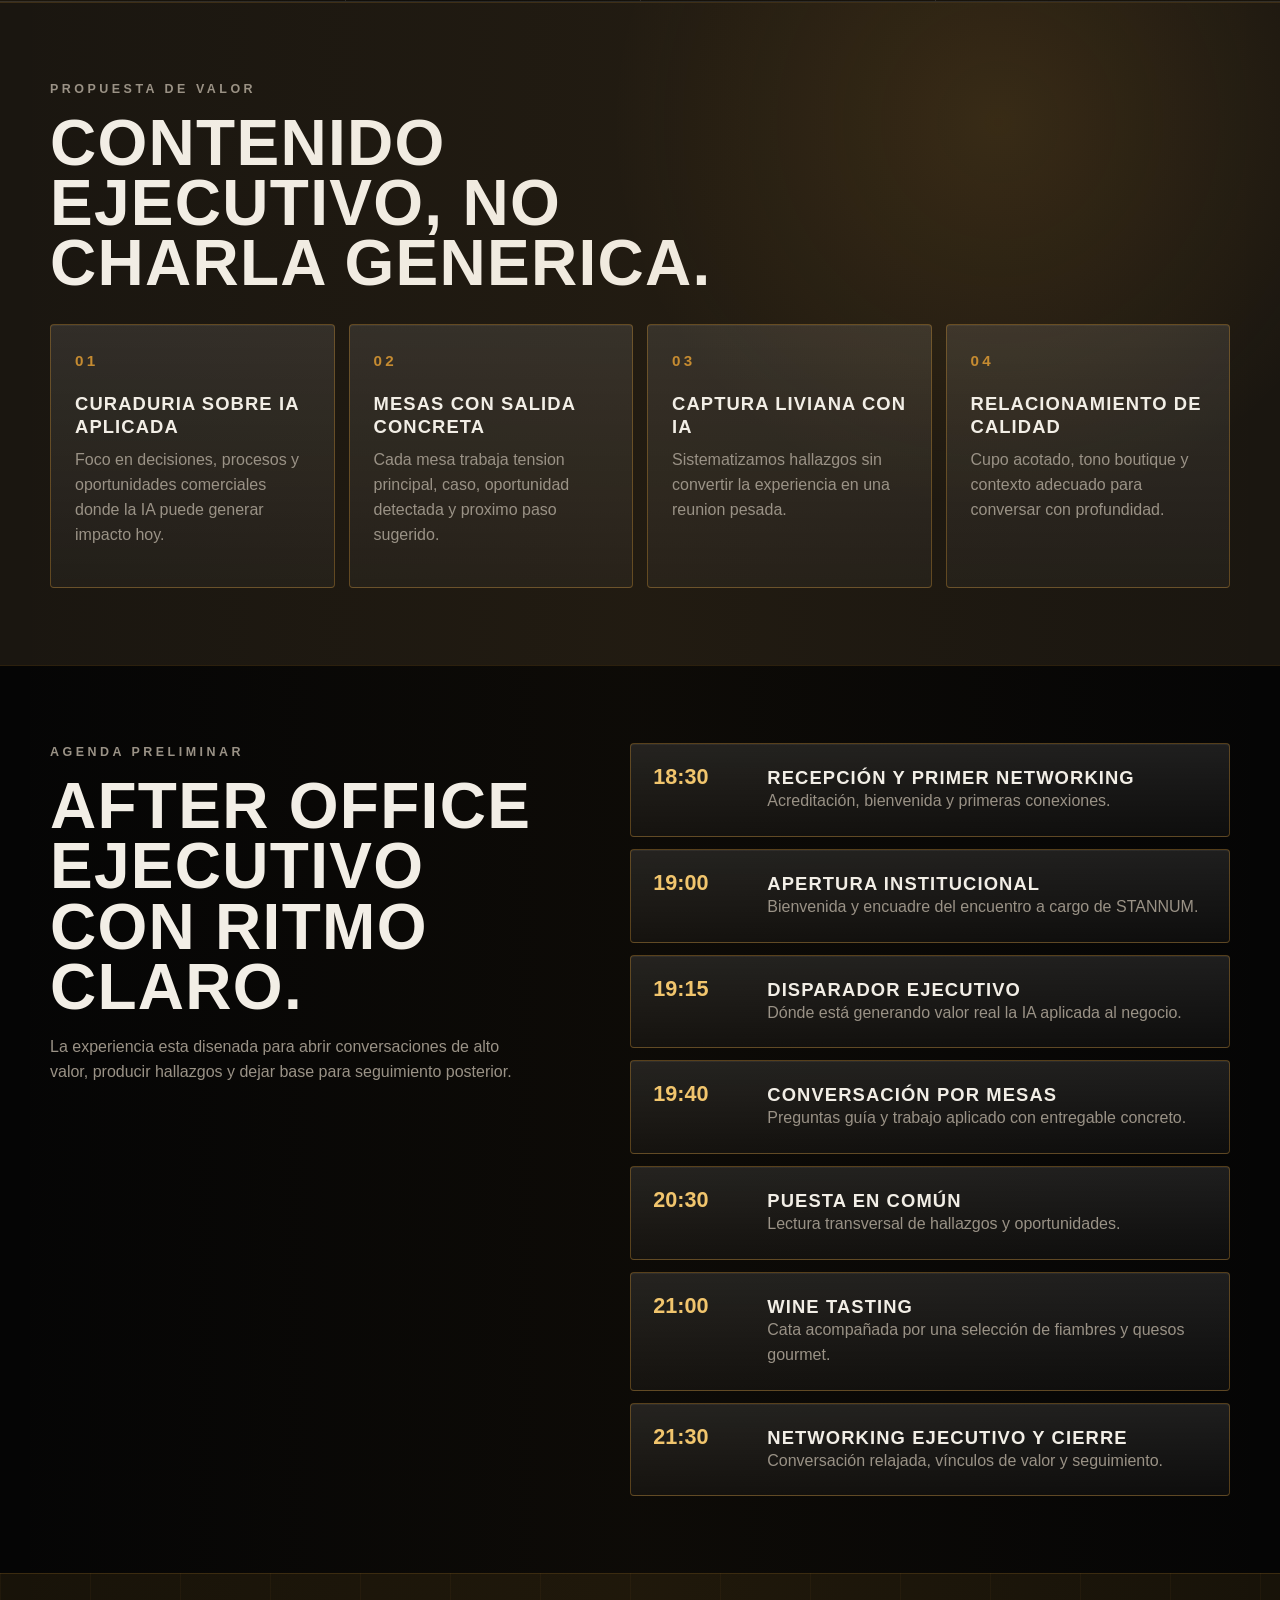
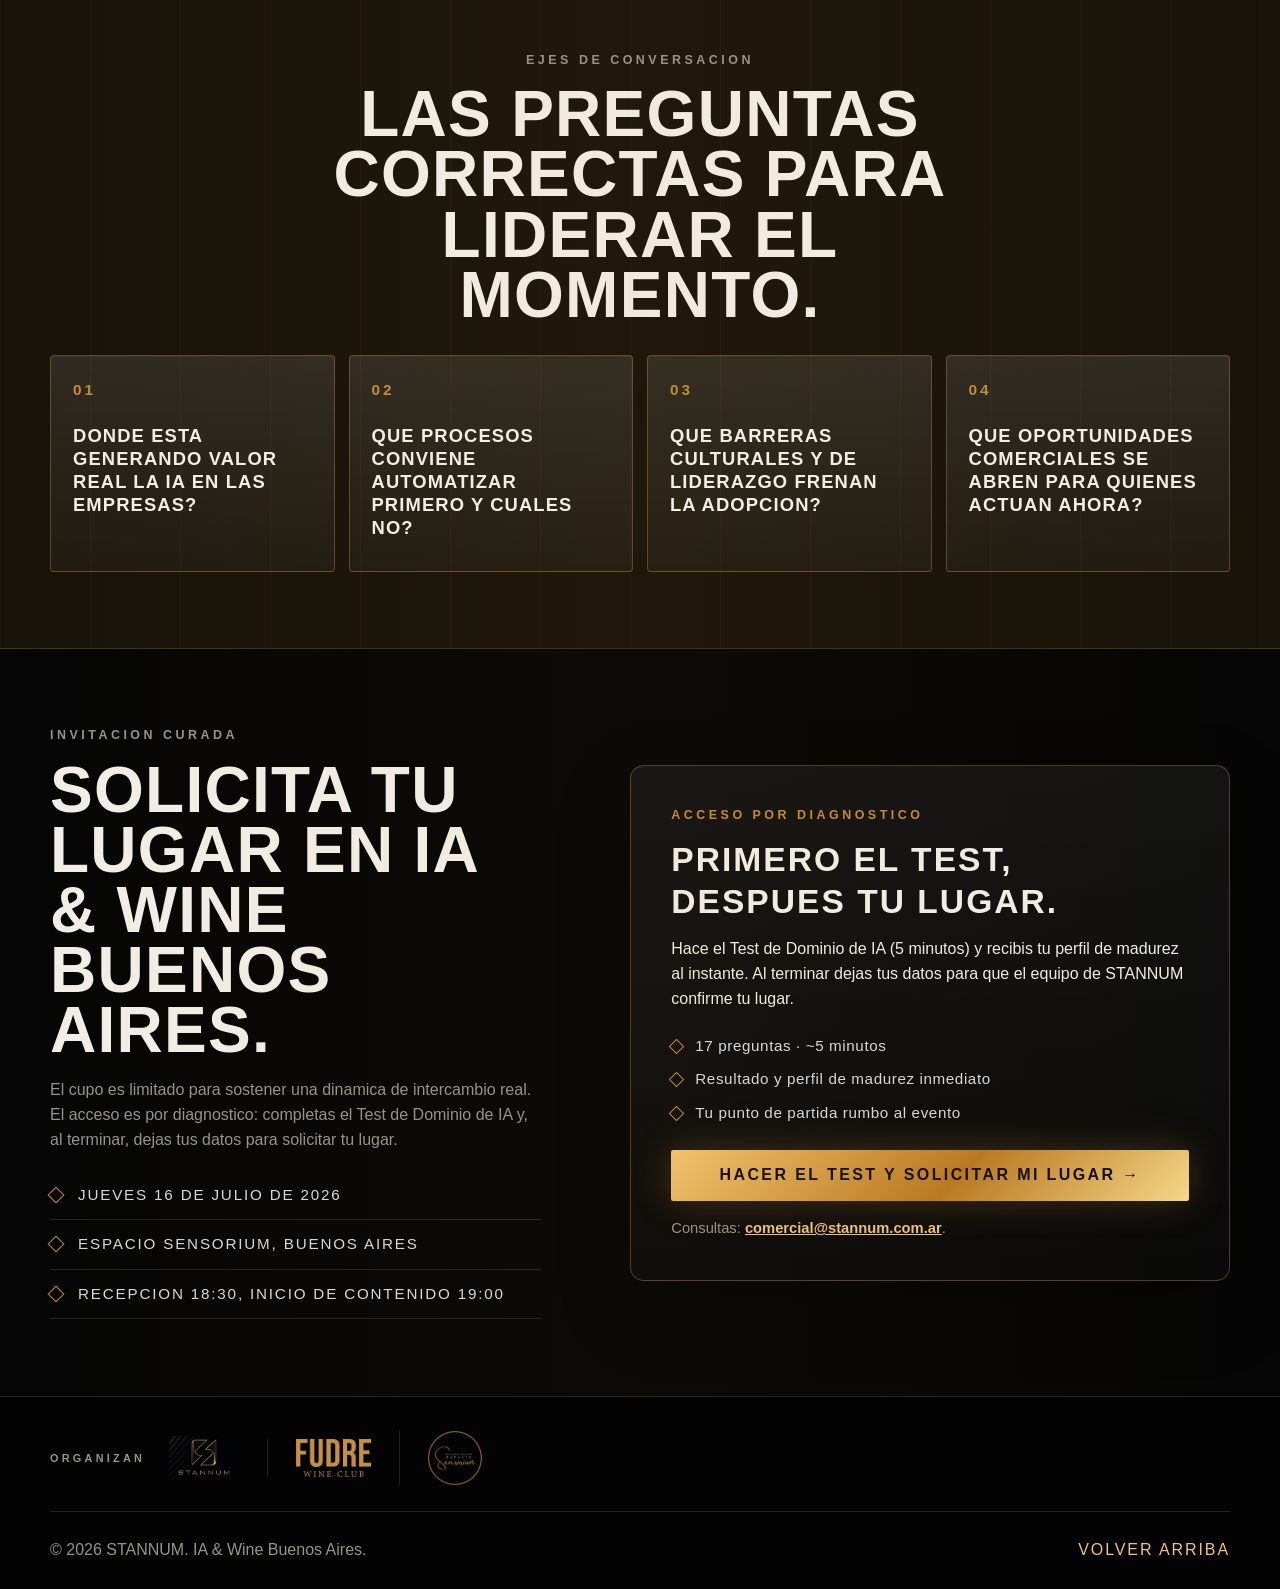
==== commit 02c8a9fa: "Replace hero background with text-free wide image (no IA&WINE duplication) - New full-bleed hero-bg." ====
--- a/index.html
+++ b/index.html
@@ -8,17 +8,17 @@
       name="description"
       content="IA & Wine Buenos Aires: encuentro boutique para lideres de empresas sobre inteligencia artificial aplicada a negocios, networking ejecutivo y wine tasting."
     />
-    <link rel="preload" as="image" href="assets/ia-wine-poster.webp" fetchpriority="high" />
+    <link rel="preload" as="image" href="assets/hero-bg.webp" fetchpriority="high" />
     <link rel="stylesheet" href="styles.css" />
   </head>
   <body>
     <header class="hero" id="inicio">
       <img
         class="hero-art"
-        src="assets/ia-wine-poster.webp"
-        alt="Visual de IA & Wine Buenos Aires con obelisco, copa de vino y estetica premium"
-        width="1024"
-        height="1536"
+        src="assets/hero-bg.webp"
+        alt="Copa de vino con particulas doradas, estetica IA y Wine Buenos Aires"
+        width="2172"
+        height="724"
         fetchpriority="high"
         decoding="async"
       />
--- a/styles.css
+++ b/styles.css
@@ -60,12 +60,12 @@
 
 .hero-art {
   position: absolute;
-  inset: 0 0 0 auto;
-  width: min(58vw, 760px);
+  inset: 0;
+  width: 100%;
   height: 100%;
   object-fit: cover;
-  object-position: 74% center;
-  opacity: 0.84;
+  object-position: 82% center;
+  opacity: 0.92;
   z-index: -4;
 }
 
@@ -105,7 +105,7 @@
     repeating-radial-gradient(circle, rgba(197, 139, 49, 0.42) 0 1px, transparent 1px 36px),
     linear-gradient(90deg, transparent calc(50% - 1px), rgba(197, 139, 49, 0.3) 50%, transparent calc(50% + 1px)),
     linear-gradient(0deg, transparent calc(50% - 1px), rgba(197, 139, 49, 0.3) 50%, transparent calc(50% + 1px));
-  opacity: 0.46;
+  opacity: 0.12;
   z-index: -1;
 }
 
@@ -114,7 +114,7 @@
   align-items: center;
   justify-content: space-between;
   gap: 24px;
-  padding: 28px 0;
+  padding: 18px 0;
 }
 
 .brand {
@@ -193,25 +193,28 @@
 
 .nav-links {
   display: flex;
-  gap: 8px;
+  gap: 10px;
 }
 
 .nav-links a {
-  border: 1px solid rgba(197, 139, 49, 0.35);
+  border: 1px solid rgba(197, 139, 49, 0.5);
   border-radius: 999px;
-  color: var(--silver);
-  font-size: 0.78rem;
-  letter-spacing: 0.18em;
-  padding: 9px 13px;
+  background: rgba(197, 139, 49, 0.07);
+  color: var(--champagne);
+  font-size: 0.8rem;
+  font-weight: 600;
+  letter-spacing: 0.16em;
+  padding: 11px 20px;
   text-decoration: none;
   text-transform: uppercase;
-  transition: background 180ms ease, color 180ms ease, border-color 180ms ease;
+  transition: background 200ms ease, color 200ms ease, border-color 200ms ease, box-shadow 200ms ease;
 }
 
 .nav-links a:hover {
-  background: rgba(197, 139, 49, 0.14);
-  border-color: var(--gold-soft);
-  color: var(--champagne);
+  background: var(--gold);
+  border-color: var(--gold);
+  color: #1a1206;
+  box-shadow: 0 0 22px rgba(197, 139, 49, 0.3);
 }
 
 .hero-grid {
@@ -219,8 +222,8 @@
   grid-template-columns: minmax(0, 1.05fr) minmax(280px, 0.62fr);
   gap: clamp(28px, 7vw, 96px);
   align-items: end;
-  min-height: calc(100svh - 104px);
-  padding: 48px 0 70px;
+  min-height: calc(100svh - 76px);
+  padding: 20px 0 34px;
 }
 
 .hero-copy {
@@ -246,7 +249,7 @@
   position: relative;
   width: min(100%, 640px);
   height: 1px;
-  margin: 22px 0 28px;
+  margin: 14px 0 18px;
   background: linear-gradient(90deg, transparent, var(--gold), transparent);
 }
 
@@ -276,7 +279,7 @@
   align-items: baseline;
   gap: 0.16em;
   margin: 0 0 4px;
-  font-size: clamp(4.3rem, 11.8vw, 9.8rem);
+  font-size: clamp(3.6rem, 8.4vw, 6.8rem);
   font-weight: 900;
   letter-spacing: 0.01em;
   line-height: 0.84;
@@ -298,17 +301,17 @@
 }
 
 .city {
-  margin: 16px 0 48px;
+  margin: 10px 0 24px;
   color: var(--gold);
-  font-size: clamp(1rem, 2.1vw, 1.62rem);
+  font-size: clamp(1rem, 2.1vw, 1.5rem);
   letter-spacing: 0.45em;
 }
 
 .exclusive {
   max-width: 500px;
-  margin-bottom: 18px;
+  margin-bottom: 12px;
   color: var(--silver);
-  font-size: clamp(1.12rem, 2.6vw, 1.72rem);
+  font-size: clamp(1.05rem, 2.2vw, 1.5rem);
   font-weight: 800;
   letter-spacing: 0.18em;
   line-height: 1.35;
@@ -329,7 +332,7 @@
   display: flex;
   flex-wrap: wrap;
   gap: 12px;
-  margin-top: 30px;
+  margin-top: 20px;
 }
 
 .btn {
@@ -373,28 +376,28 @@
 .date-block {
   display: flex;
   align-items: center;
-  gap: 22px;
-  margin-bottom: 26px;
+  gap: 16px;
+  margin-bottom: 16px;
 }
 
 .date-block span {
   background: linear-gradient(180deg, #ffffff, #a8a8a8);
   background-clip: text;
   color: transparent;
-  font-size: clamp(3.4rem, 7vw, 5.4rem);
+  font-size: clamp(2.8rem, 5.2vw, 4.3rem);
   font-weight: 900;
   line-height: 1;
 }
 
 .date-block i {
   width: 2px;
-  height: 62px;
+  height: 46px;
   background: var(--gold);
   box-shadow: var(--shadow-gold);
 }
 
 .venue-block {
-  margin-bottom: 40px;
+  margin-bottom: 22px;
 }
 
 .venue-block p {
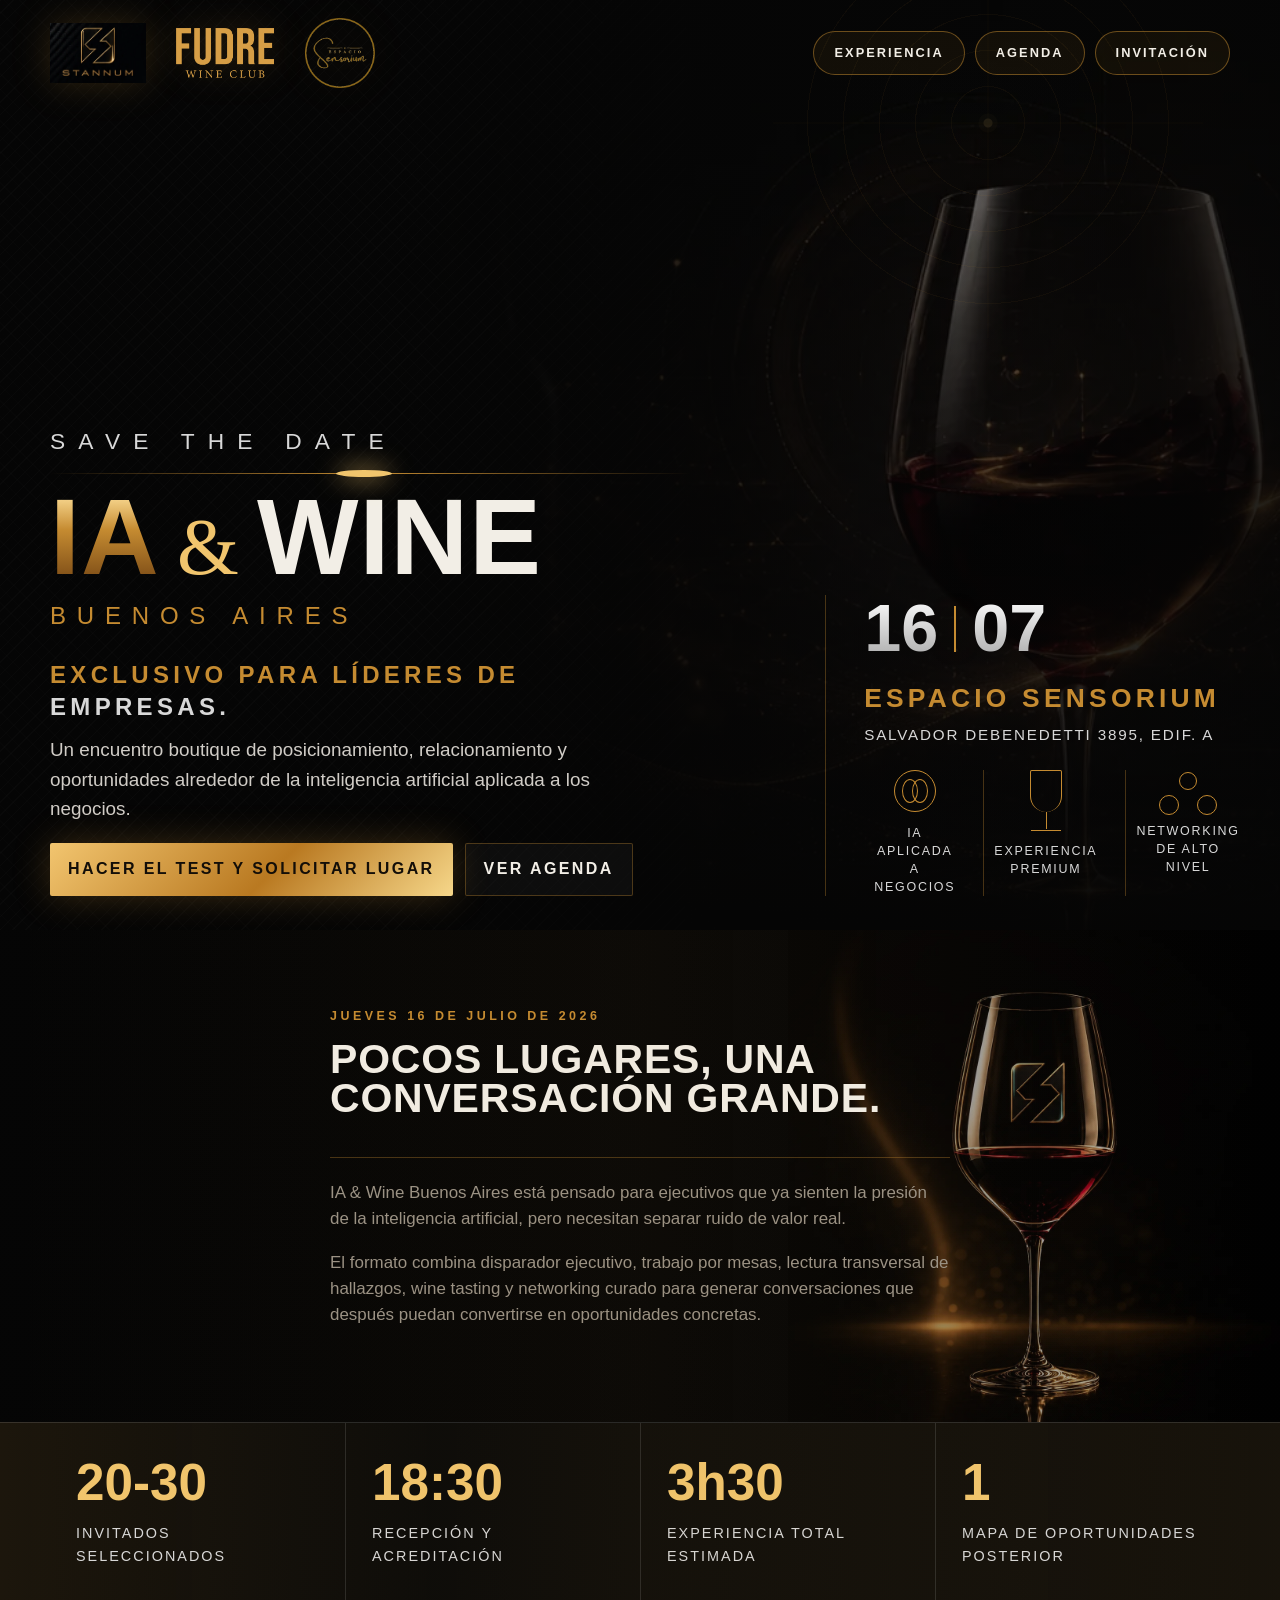
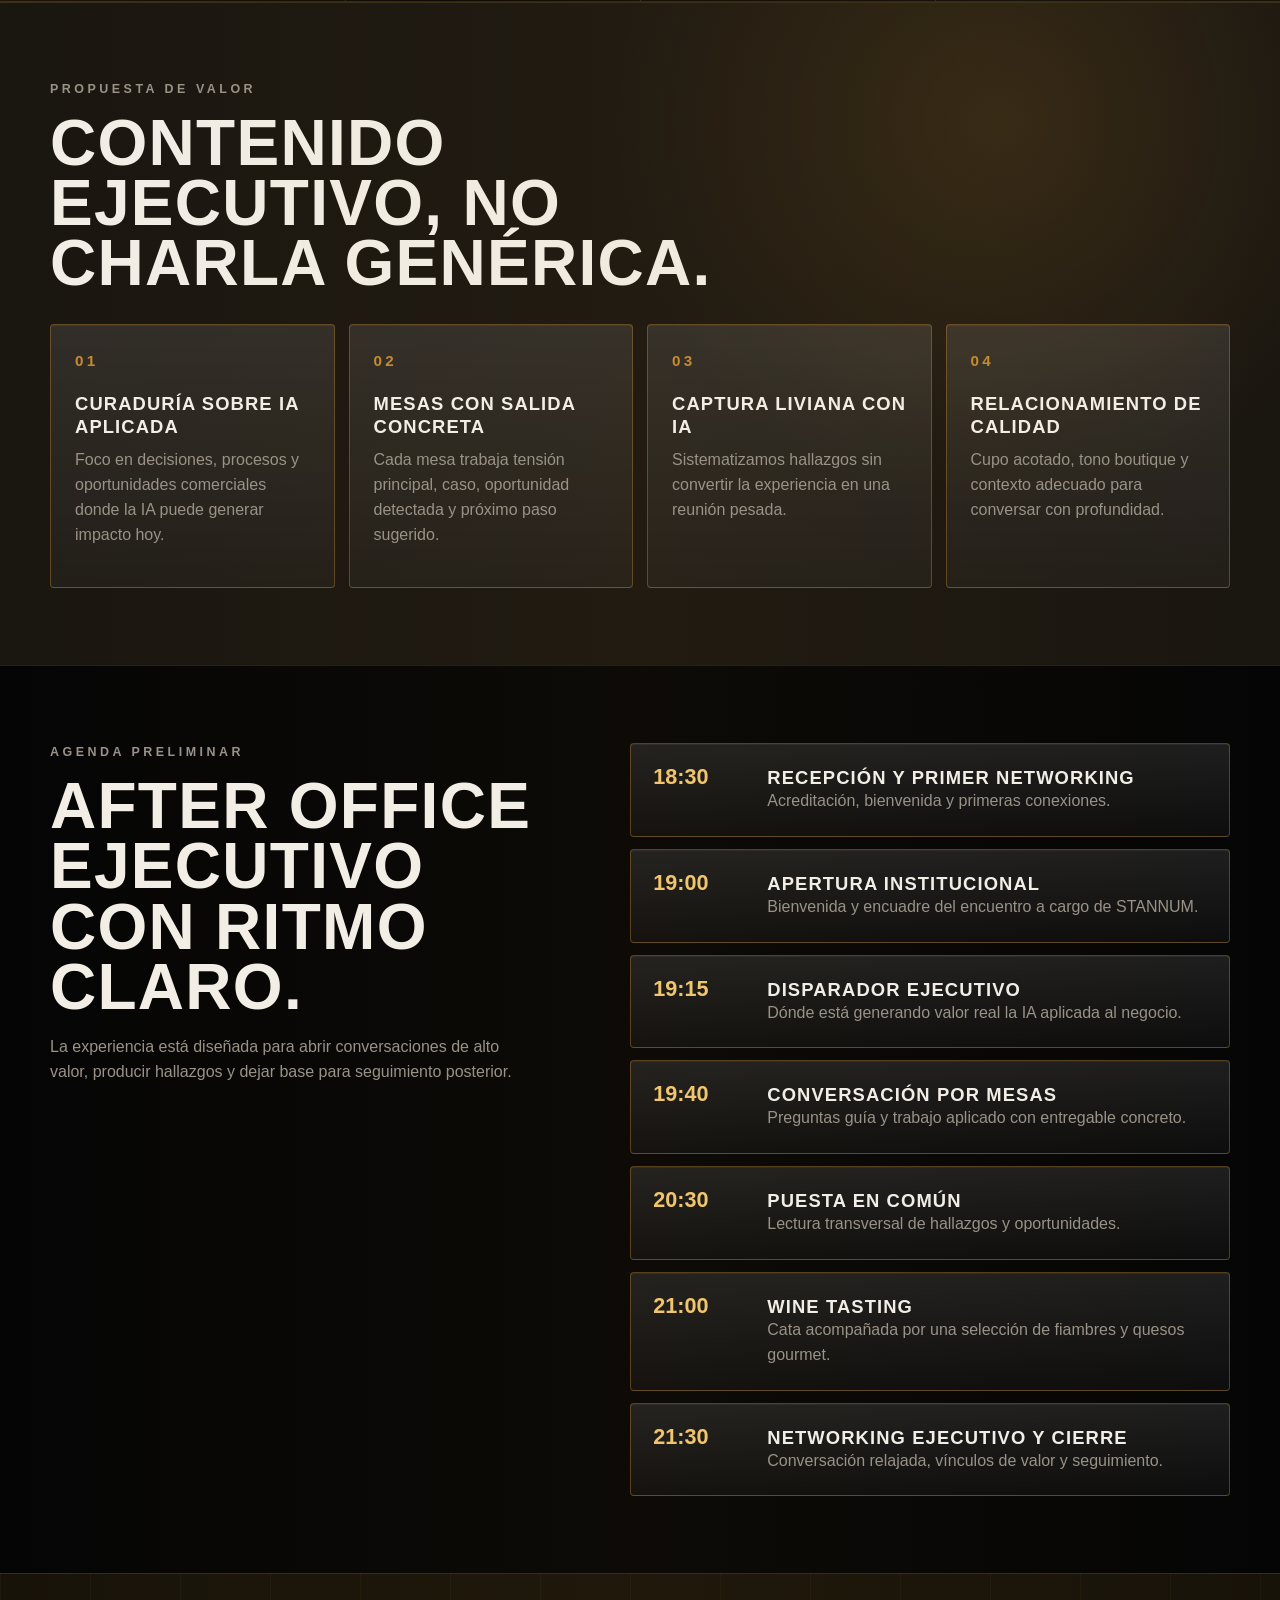
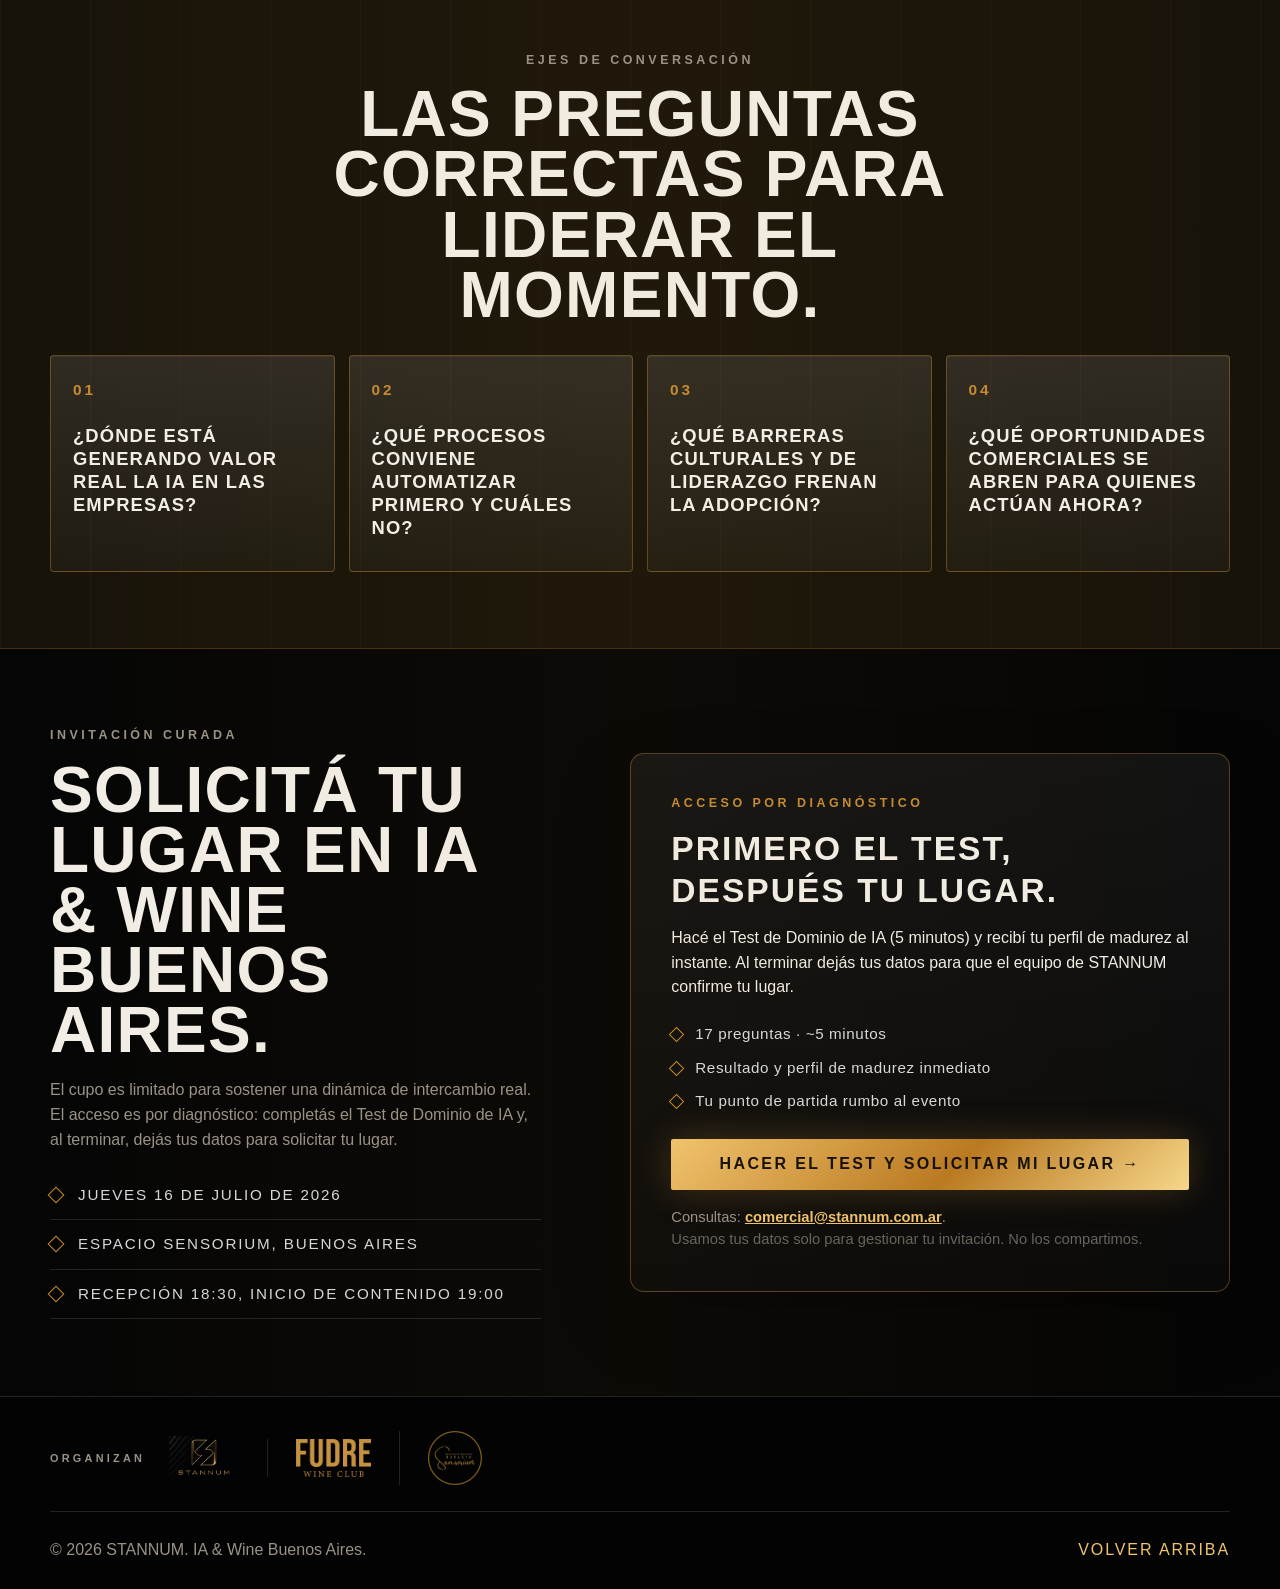
==== commit 926d2c95: "Add accents, Open Graph/Twitter, favicon, Event schema, privacy note - Full Spanish accent pass acro" ====
--- a/index.html
+++ b/index.html
@@ -3,11 +3,63 @@
   <head>
     <meta charset="UTF-8" />
     <meta name="viewport" content="width=device-width, initial-scale=1.0" />
+    <meta name="theme-color" content="#050505" />
     <title>IA &amp; Wine Buenos Aires | STANNUM</title>
     <meta
       name="description"
-      content="IA & Wine Buenos Aires: encuentro boutique para lideres de empresas sobre inteligencia artificial aplicada a negocios, networking ejecutivo y wine tasting."
+      content="IA & Wine Buenos Aires: encuentro boutique para líderes de empresas sobre inteligencia artificial aplicada a negocios, networking ejecutivo y wine tasting. Jueves 16 de julio de 2026."
     />
+    <link rel="canonical" href="https://ia-wine-buenos-aires.vercel.app/" />
+    <link rel="icon" href="assets/favicon.svg" type="image/svg+xml" />
+
+    <!-- Open Graph -->
+    <meta property="og:type" content="website" />
+    <meta property="og:locale" content="es_AR" />
+    <meta property="og:site_name" content="STANNUM" />
+    <meta property="og:url" content="https://ia-wine-buenos-aires.vercel.app/" />
+    <meta property="og:title" content="IA & Wine Buenos Aires — Encuentro ejecutivo | STANNUM" />
+    <meta
+      property="og:description"
+      content="Encuentro boutique para líderes: IA aplicada a negocios, networking ejecutivo y wine tasting. Jueves 16 de julio de 2026, Espacio Sensorium."
+    />
+    <meta property="og:image" content="https://ia-wine-buenos-aires.vercel.app/assets/og-image.jpg" />
+    <meta property="og:image:width" content="1200" />
+    <meta property="og:image:height" content="630" />
+
+    <!-- Twitter -->
+    <meta name="twitter:card" content="summary_large_image" />
+    <meta name="twitter:title" content="IA & Wine Buenos Aires — Encuentro ejecutivo | STANNUM" />
+    <meta
+      name="twitter:description"
+      content="IA aplicada a negocios, networking ejecutivo y wine tasting. Jueves 16 de julio de 2026, Espacio Sensorium."
+    />
+    <meta name="twitter:image" content="https://ia-wine-buenos-aires.vercel.app/assets/og-image.jpg" />
+
+    <!-- Datos estructurados del evento -->
+    <script type="application/ld+json">
+      {
+        "@context": "https://schema.org",
+        "@type": "Event",
+        "name": "IA & Wine Buenos Aires",
+        "description": "Encuentro boutique para líderes de empresas sobre inteligencia artificial aplicada a negocios, networking ejecutivo y wine tasting.",
+        "startDate": "2026-07-16T18:30:00-03:00",
+        "endDate": "2026-07-16T22:00:00-03:00",
+        "eventStatus": "https://schema.org/EventScheduled",
+        "eventAttendanceMode": "https://schema.org/OfflineEventAttendanceMode",
+        "image": "https://ia-wine-buenos-aires.vercel.app/assets/og-image.jpg",
+        "location": {
+          "@type": "Place",
+          "name": "Espacio Sensorium",
+          "address": "Salvador Debenedetti 3895, Edif. A, Buenos Aires, Argentina"
+        },
+        "organizer": {
+          "@type": "Organization",
+          "name": "STANNUM",
+          "url": "https://stannum.com.ar"
+        }
+      }
+    </script>
+
     <link rel="preload" as="image" href="assets/hero-bg.webp" fetchpriority="high" />
     <link rel="stylesheet" href="styles.css" />
   </head>
@@ -16,7 +68,7 @@
       <img
         class="hero-art"
         src="assets/hero-bg.webp"
-        alt="Copa de vino con particulas doradas, estetica IA y Wine Buenos Aires"
+        alt="Copa de vino con partículas doradas, estética IA & Wine Buenos Aires"
         width="2172"
         height="724"
         fetchpriority="high"
@@ -26,7 +78,7 @@
       <div class="texture texture-carbon" aria-hidden="true"></div>
       <div class="radar" aria-hidden="true"></div>
 
-      <nav class="nav container" aria-label="Navegacion principal">
+      <nav class="nav container" aria-label="Navegación principal">
         <div class="nav-brands">
           <a class="brand" href="#inicio" aria-label="STANNUM">
             <img src="assets/stannum-logo.webp" alt="STANNUM" width="430" height="270" />
@@ -49,7 +101,7 @@
         <div class="nav-links">
           <a href="#experiencia">Experiencia</a>
           <a href="#agenda">Agenda</a>
-          <a href="#invitacion">Invitacion</a>
+          <a href="#invitacion">Invitación</a>
         </div>
       </nav>
 
@@ -63,7 +115,7 @@
             <span>Wine</span>
           </h1>
           <p class="city">Buenos Aires</p>
-          <p class="exclusive">Exclusivo para lideres de empresas.</p>
+          <p class="exclusive">Exclusivo para líderes de empresas.</p>
           <p class="lead">
             Un encuentro boutique de posicionamiento, relacionamiento y
             oportunidades alrededor de la inteligencia artificial aplicada a los
@@ -76,7 +128,7 @@
           </div>
         </div>
 
-        <aside class="event-panel" aria-label="Informacion principal del evento">
+        <aside class="event-panel" aria-label="Información principal del evento">
           <div class="date-block">
             <span>16</span>
             <i></i>
@@ -113,14 +165,14 @@
           </div>
           <div class="intro-copy">
             <p>
-              IA &amp; Wine Buenos Aires esta pensado para ejecutivos que ya
-              sienten la presion de la inteligencia artificial, pero necesitan
+              IA &amp; Wine Buenos Aires está pensado para ejecutivos que ya
+              sienten la presión de la inteligencia artificial, pero necesitan
               separar ruido de valor real.
             </p>
             <p>
               El formato combina disparador ejecutivo, trabajo por mesas,
               lectura transversal de hallazgos, wine tasting y networking
-              curado para generar conversaciones que despues puedan convertirse
+              curado para generar conversaciones que después puedan convertirse
               en oportunidades concretas.
             </p>
           </div>
@@ -135,7 +187,7 @@
           </article>
           <article>
             <span>18:30</span>
-            <p>recepcion y acreditacion</p>
+            <p>recepción y acreditación</p>
           </article>
           <article>
             <span>3h30</span>
@@ -152,13 +204,13 @@
         <div class="container">
           <div class="section-heading">
             <p class="eyebrow">Propuesta de valor</p>
-            <h2>Contenido ejecutivo, no charla generica.</h2>
+            <h2>Contenido ejecutivo, no charla genérica.</h2>
           </div>
 
           <div class="value-grid">
             <article class="value-card" data-reveal>
               <span>01</span>
-              <h3>Curaduria sobre IA aplicada</h3>
+              <h3>Curaduría sobre IA aplicada</h3>
               <p>
                 Foco en decisiones, procesos y oportunidades comerciales donde
                 la IA puede generar impacto hoy.
@@ -168,8 +220,8 @@
               <span>02</span>
               <h3>Mesas con salida concreta</h3>
               <p>
-                Cada mesa trabaja tension principal, caso, oportunidad detectada
-                y proximo paso sugerido.
+                Cada mesa trabaja tensión principal, caso, oportunidad detectada
+                y próximo paso sugerido.
               </p>
             </article>
             <article class="value-card" data-reveal>
@@ -177,7 +229,7 @@
               <h3>Captura liviana con IA</h3>
               <p>
                 Sistematizamos hallazgos sin convertir la experiencia en una
-                reunion pesada.
+                reunión pesada.
               </p>
             </article>
             <article class="value-card" data-reveal>
@@ -198,7 +250,7 @@
             <p class="eyebrow">Agenda preliminar</p>
             <h2>After office ejecutivo con ritmo claro.</h2>
             <p>
-              La experiencia esta disenada para abrir conversaciones de alto
+              La experiencia está diseñada para abrir conversaciones de alto
               valor, producir hallazgos y dejar base para seguimiento posterior.
             </p>
           </div>
@@ -260,26 +312,26 @@
       <section class="section conversation">
         <div class="container">
           <div class="section-heading centered">
-            <p class="eyebrow">Ejes de conversacion</p>
+            <p class="eyebrow">Ejes de conversación</p>
             <h2>Las preguntas correctas para liderar el momento.</h2>
           </div>
 
           <div class="question-grid">
             <article data-reveal>
               <p>01</p>
-              <h3>Donde esta generando valor real la IA en las empresas?</h3>
+              <h3>¿Dónde está generando valor real la IA en las empresas?</h3>
             </article>
             <article data-reveal>
               <p>02</p>
-              <h3>Que procesos conviene automatizar primero y cuales no?</h3>
+              <h3>¿Qué procesos conviene automatizar primero y cuáles no?</h3>
             </article>
             <article data-reveal>
               <p>03</p>
-              <h3>Que barreras culturales y de liderazgo frenan la adopcion?</h3>
+              <h3>¿Qué barreras culturales y de liderazgo frenan la adopción?</h3>
             </article>
             <article data-reveal>
               <p>04</p>
-              <h3>Que oportunidades comerciales se abren para quienes actuan ahora?</h3>
+              <h3>¿Qué oportunidades comerciales se abren para quienes actúan ahora?</h3>
             </article>
           </div>
         </div>
@@ -288,26 +340,26 @@
       <section class="section invitation" id="invitacion">
         <div class="container invitation-grid">
           <div class="invite-copy">
-            <p class="eyebrow">Invitacion curada</p>
-            <h2>Solicita tu lugar en IA &amp; Wine Buenos Aires.</h2>
+            <p class="eyebrow">Invitación curada</p>
+            <h2>Solicitá tu lugar en IA &amp; Wine Buenos Aires.</h2>
             <p>
-              El cupo es limitado para sostener una dinamica de intercambio
-              real. El acceso es por diagnostico: completas el Test de Dominio
-              de IA y, al terminar, dejas tus datos para solicitar tu lugar.
+              El cupo es limitado para sostener una dinámica de intercambio
+              real. El acceso es por diagnóstico: completás el Test de Dominio
+              de IA y, al terminar, dejás tus datos para solicitar tu lugar.
             </p>
             <ul class="invite-list">
               <li>Jueves 16 de julio de 2026</li>
               <li>Espacio Sensorium, Buenos Aires</li>
-              <li>Recepcion 18:30, inicio de contenido 19:00</li>
+              <li>Recepción 18:30, inicio de contenido 19:00</li>
             </ul>
           </div>
 
           <div class="invite-gate">
-            <p class="eyebrow">Acceso por diagnostico</p>
-            <h3>Primero el test, despues tu lugar.</h3>
+            <p class="eyebrow">Acceso por diagnóstico</p>
+            <h3>Primero el test, después tu lugar.</h3>
             <p class="gate-p">
-              Hace el Test de Dominio de IA (5 minutos) y recibis tu perfil de
-              madurez al instante. Al terminar dejas tus datos para que el equipo
+              Hacé el Test de Dominio de IA (5 minutos) y recibí tu perfil de
+              madurez al instante. Al terminar dejás tus datos para que el equipo
               de STANNUM confirme tu lugar.
             </p>
             <ul class="gate-list">
@@ -319,6 +371,9 @@
             <p class="form-note">
               Consultas:
               <a href="mailto:comercial@stannum.com.ar">comercial@stannum.com.ar</a>.
+            </p>
+            <p class="form-note privacy-note">
+              Usamos tus datos solo para gestionar tu invitación. No los compartimos.
             </p>
           </div>
         </div>
--- a/styles.css
+++ b/styles.css
@@ -924,6 +924,12 @@
   margin-bottom: 16px;
 }
 
+.privacy-note {
+  font-size: 0.8rem;
+  opacity: 0.65;
+  margin-top: 6px;
+}
+
 .form-status {
   margin: 0;
   font-size: 0.95rem;
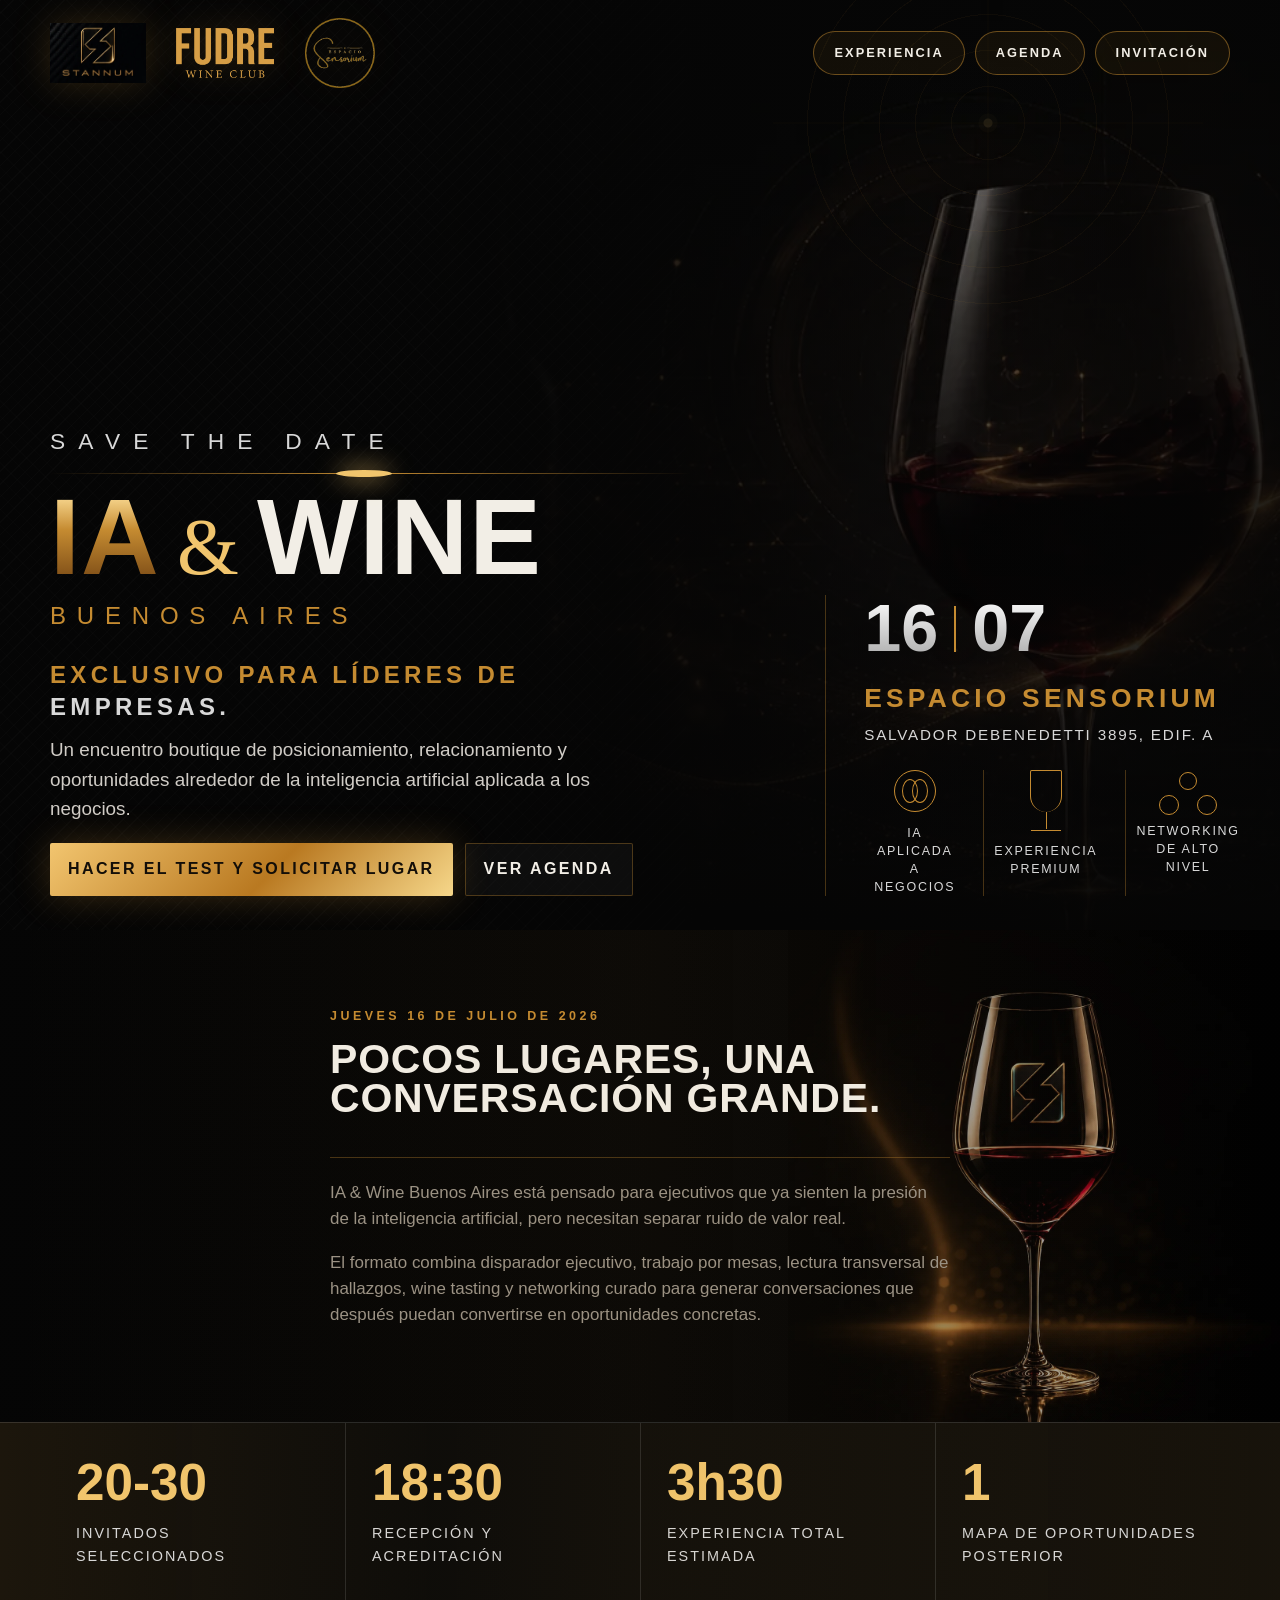
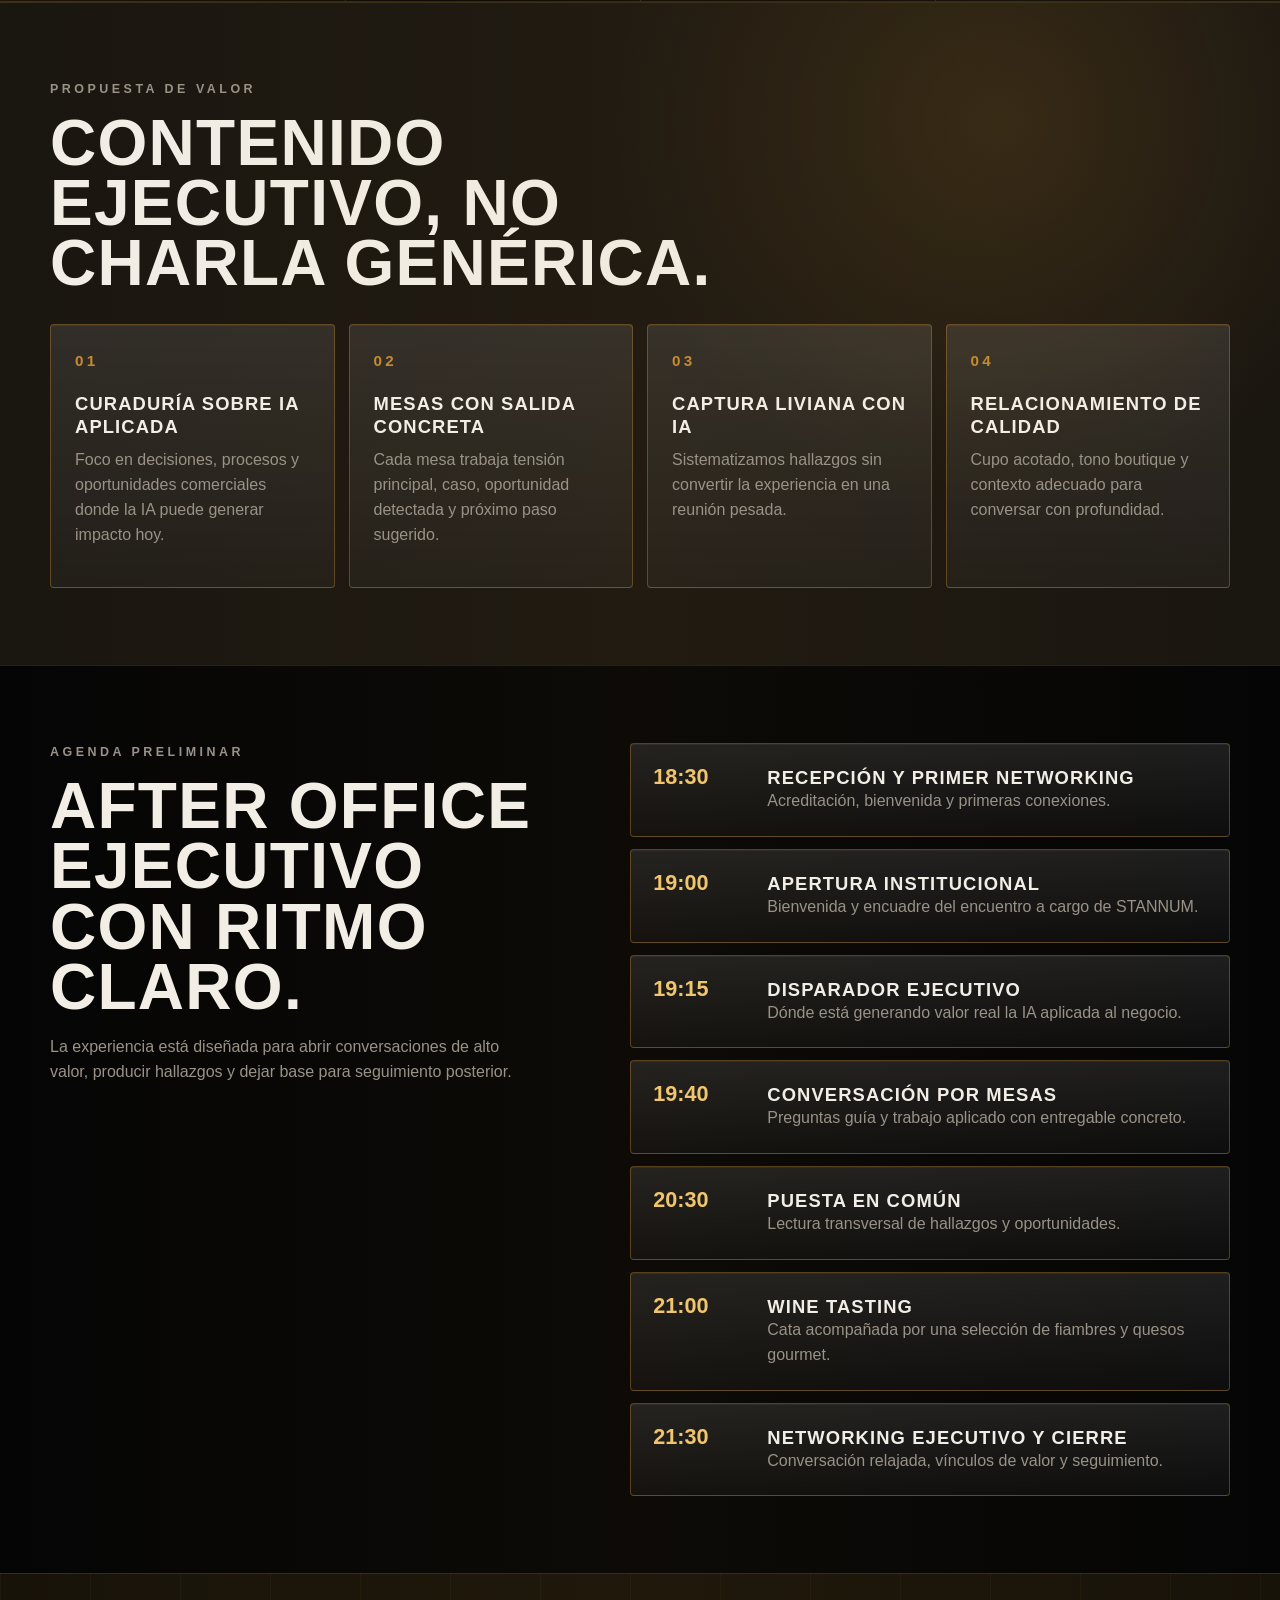
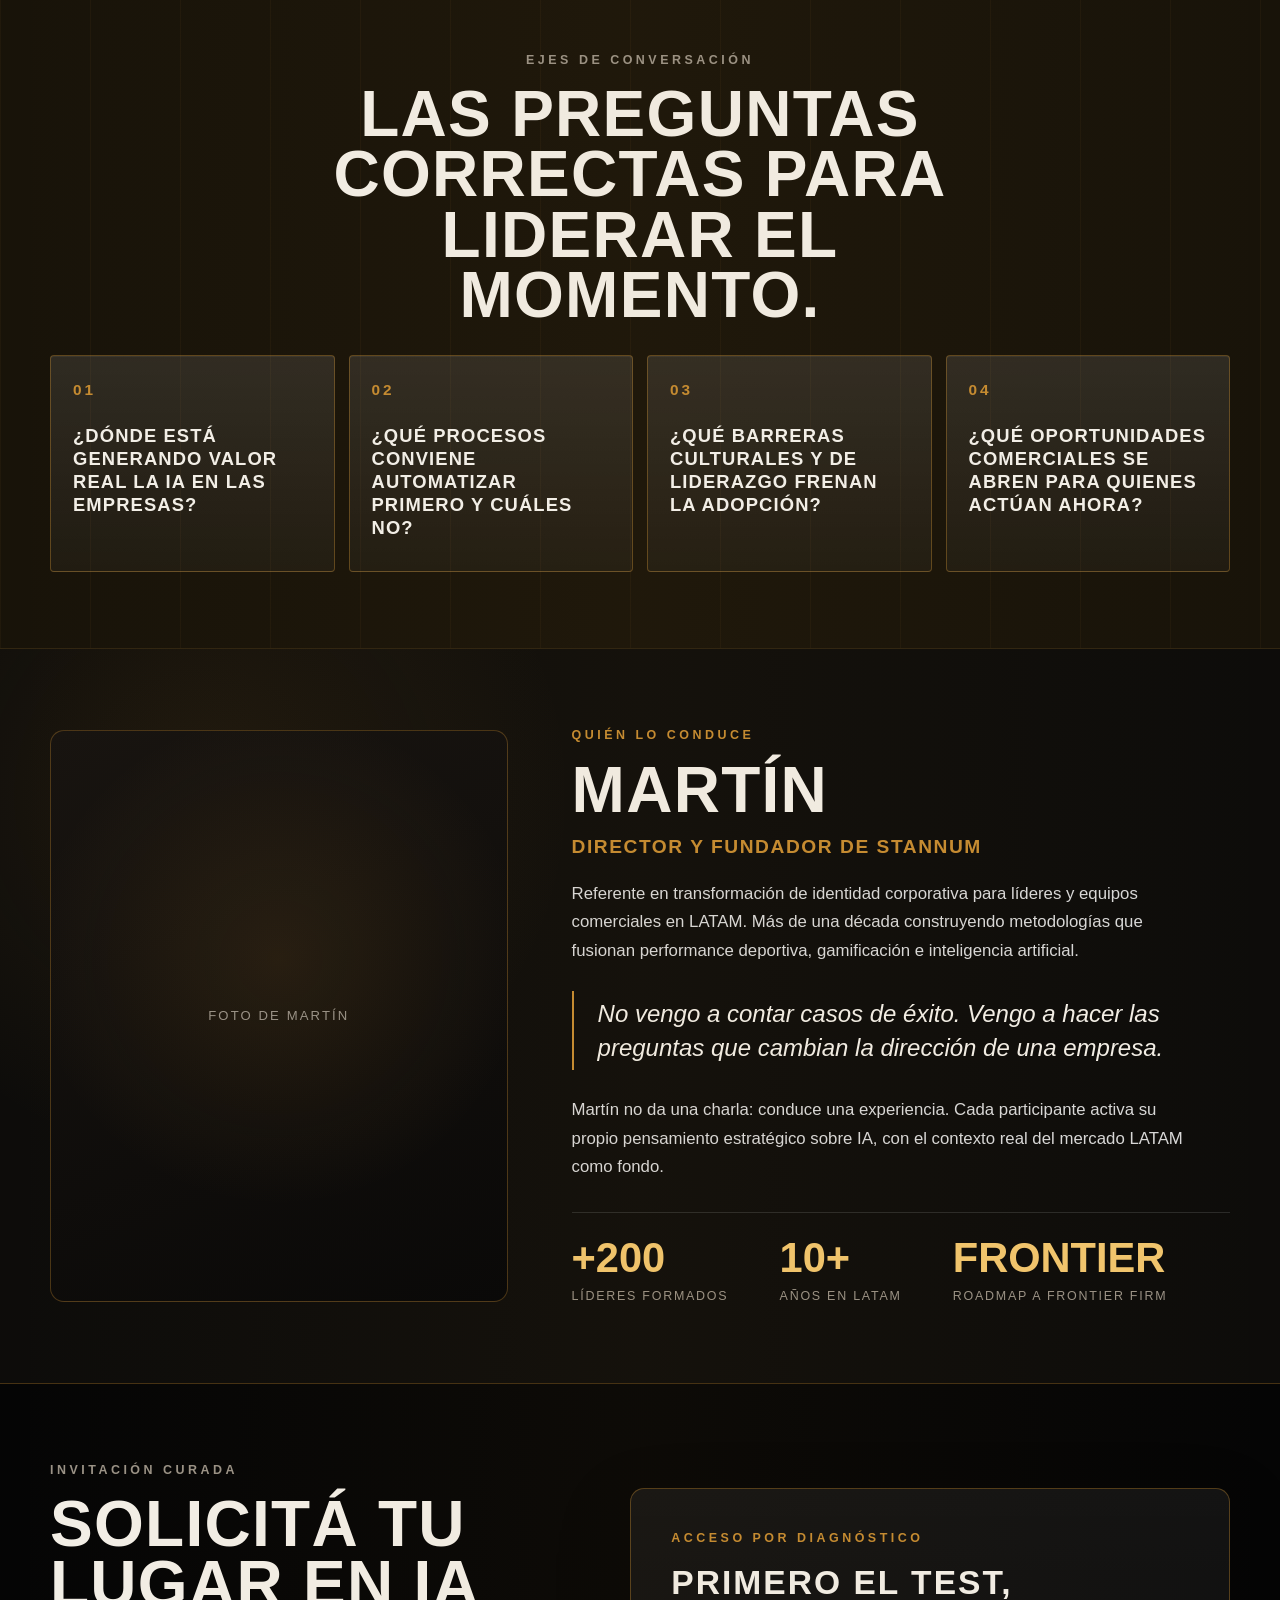
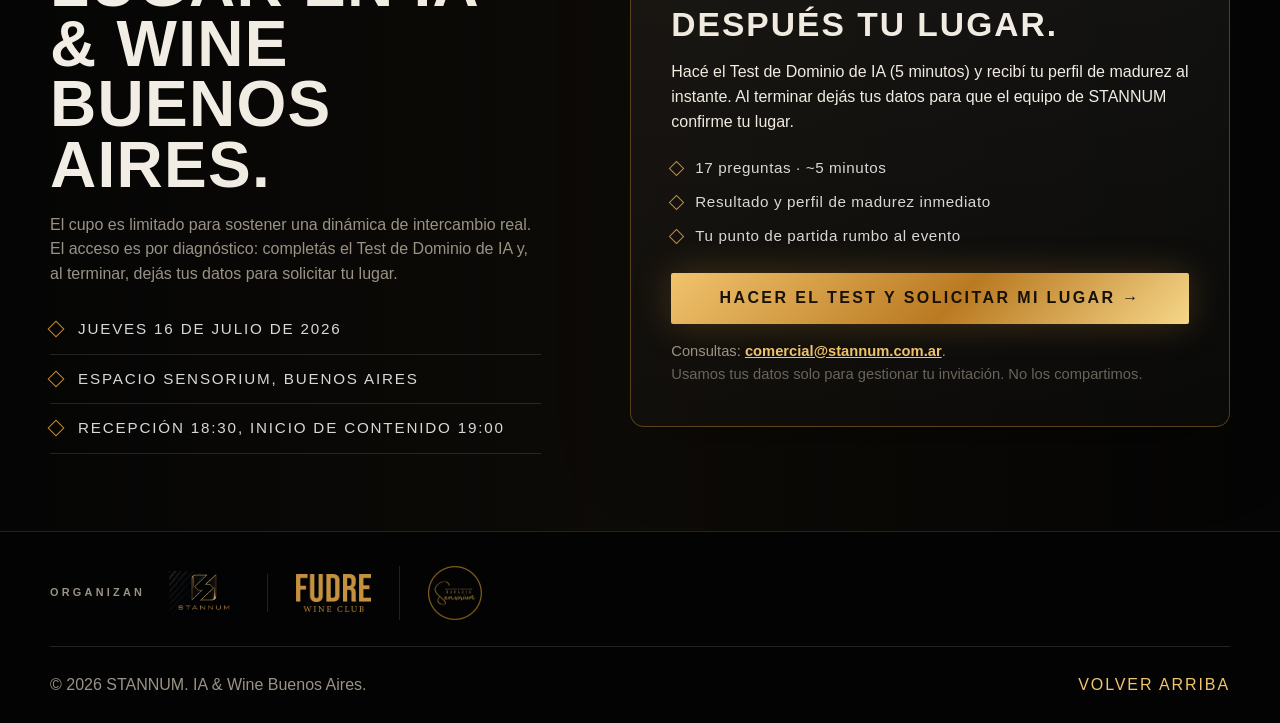
==== commit cdbb51cc: "Add "Quién lo conduce" section (Martín / STANNUM founder) - Split section: photo placeholder + bio, " ====
--- a/index.html
+++ b/index.html
@@ -337,6 +337,45 @@
         </div>
       </section>
 
+      <section class="section host" id="host">
+        <div class="container host-grid">
+          <!-- Cuando tengas la foto buena: reemplazar este div por
+               <img class="host-photo-img" src="assets/martin.webp" alt="Martín, Director y Fundador de STANNUM" /> -->
+          <div class="host-photo" data-reveal>
+            <span class="ph">Foto de Martín</span>
+          </div>
+
+          <div class="host-copy">
+            <p class="eyebrow">Quién lo conduce</p>
+            <h2>Martín</h2>
+            <p class="host-role">Director y Fundador de STANNUM</p>
+            <p class="host-bio">
+              Referente en transformación de identidad corporativa para líderes y
+              equipos comerciales en LATAM. Más de una década construyendo
+              metodologías que fusionan performance deportiva, gamificación e
+              inteligencia artificial.
+            </p>
+
+            <blockquote class="host-quote">
+              No vengo a contar casos de éxito. Vengo a hacer las preguntas que
+              cambian la dirección de una empresa.
+            </blockquote>
+
+            <p class="host-bio">
+              Martín no da una charla: conduce una experiencia. Cada participante
+              activa su propio pensamiento estratégico sobre IA, con el contexto
+              real del mercado LATAM como fondo.
+            </p>
+
+            <div class="host-stats">
+              <div><span class="n">+200</span><span class="l">Líderes formados</span></div>
+              <div><span class="n">10+</span><span class="l">Años en LATAM</span></div>
+              <div><span class="n">FRONTIER</span><span class="l">Roadmap a Frontier Firm</span></div>
+            </div>
+          </div>
+        </div>
+      </section>
+
       <section class="section invitation" id="invitacion">
         <div class="container invitation-grid">
           <div class="invite-copy">
--- a/styles.css
+++ b/styles.css
@@ -790,6 +790,104 @@
   letter-spacing: 0.2em;
 }
 
+.host {
+  border-top: 1px solid rgba(197, 139, 49, 0.2);
+  background:
+    radial-gradient(circle at 16% 20%, rgba(197, 139, 49, 0.1), transparent 30%),
+    #0d0c0a;
+}
+
+.host-grid {
+  display: grid;
+  grid-template-columns: minmax(0, 0.82fr) minmax(0, 1.18fr);
+  gap: clamp(28px, 5vw, 64px);
+  align-items: center;
+}
+
+.host-photo,
+.host-photo-img {
+  width: 100%;
+  aspect-ratio: 4 / 5;
+  border: 1px solid var(--line);
+  border-radius: 14px;
+  overflow: hidden;
+}
+
+.host-photo {
+  display: grid;
+  place-items: center;
+  background:
+    radial-gradient(circle at 50% 40%, rgba(197, 139, 49, 0.12), transparent 60%),
+    linear-gradient(160deg, #181410, #0a0908);
+}
+
+.host-photo .ph {
+  color: var(--muted);
+  font-size: 0.82rem;
+  letter-spacing: 0.16em;
+  text-transform: uppercase;
+}
+
+.host-photo-img {
+  object-fit: cover;
+  display: block;
+}
+
+.host-role {
+  margin: -6px 0 18px;
+  color: var(--gold);
+  font-size: clamp(1rem, 1.6vw, 1.2rem);
+  font-weight: 700;
+  letter-spacing: 0.08em;
+  text-transform: uppercase;
+}
+
+.host-bio {
+  max-width: 620px;
+  color: var(--silver);
+  font-family: "Segoe UI", Arial, sans-serif;
+  font-size: 1.05rem;
+  line-height: 1.7;
+  margin-bottom: 0;
+}
+
+.host-quote {
+  margin: 26px 0;
+  padding: 6px 0 6px 24px;
+  border-left: 2px solid var(--gold);
+  color: var(--champagne);
+  font-size: clamp(1.15rem, 2.1vw, 1.5rem);
+  font-style: italic;
+  line-height: 1.4;
+}
+
+.host-stats {
+  display: flex;
+  flex-wrap: wrap;
+  gap: clamp(26px, 4vw, 52px);
+  margin-top: 30px;
+  padding-top: 24px;
+  border-top: 1px solid var(--line-soft);
+}
+
+.host-stats .n {
+  display: block;
+  font-family: var(--fd, "Arial Narrow"), "Roboto Condensed", "Segoe UI", Arial, sans-serif;
+  font-weight: 900;
+  font-size: clamp(1.8rem, 3.4vw, 2.6rem);
+  color: var(--gold-soft);
+  line-height: 1;
+}
+
+.host-stats .l {
+  display: block;
+  margin-top: 8px;
+  color: var(--muted);
+  font-size: 0.78rem;
+  letter-spacing: 0.14em;
+  text-transform: uppercase;
+}
+
 .invitation {
   border-top: 1px solid var(--line);
 }
@@ -1017,6 +1115,7 @@
   .hero-grid,
   .intro-grid,
   .agenda-grid,
+  .host-grid,
   .invitation-grid {
     grid-template-columns: 1fr;
   }
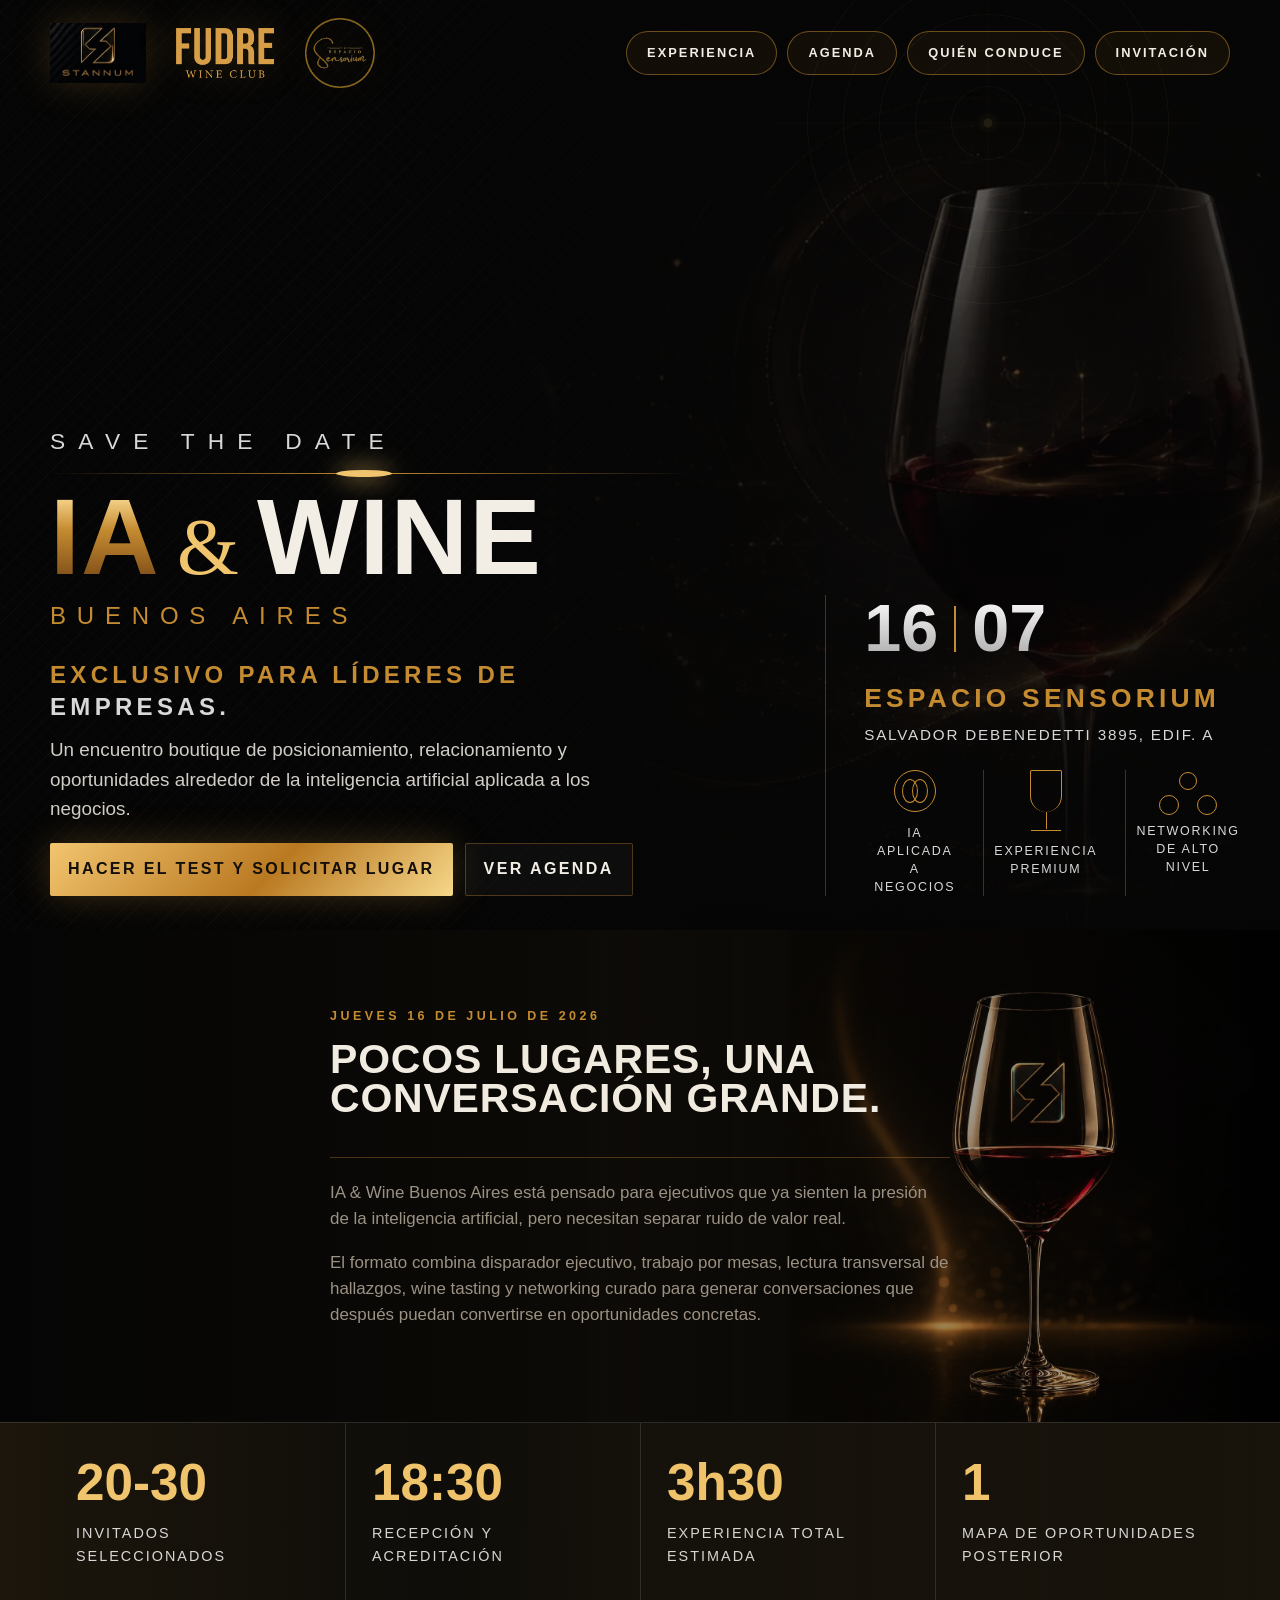
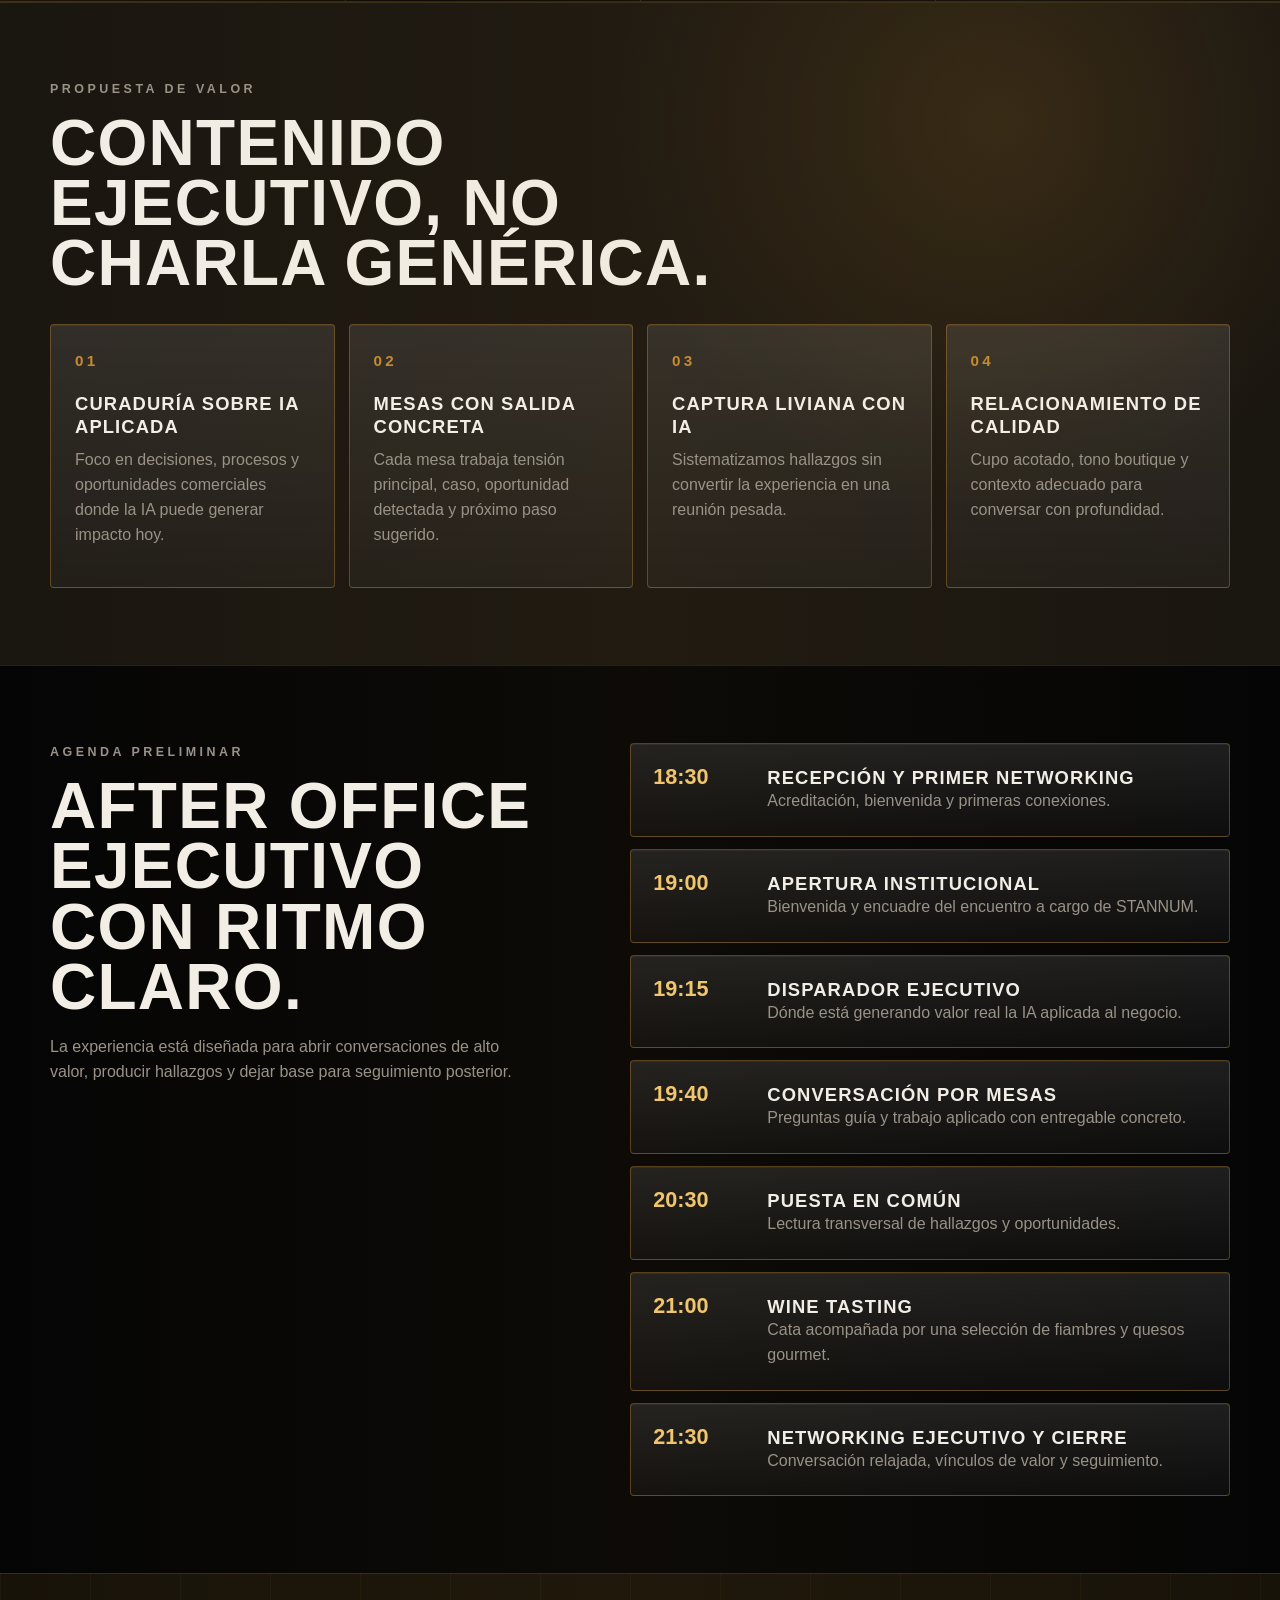
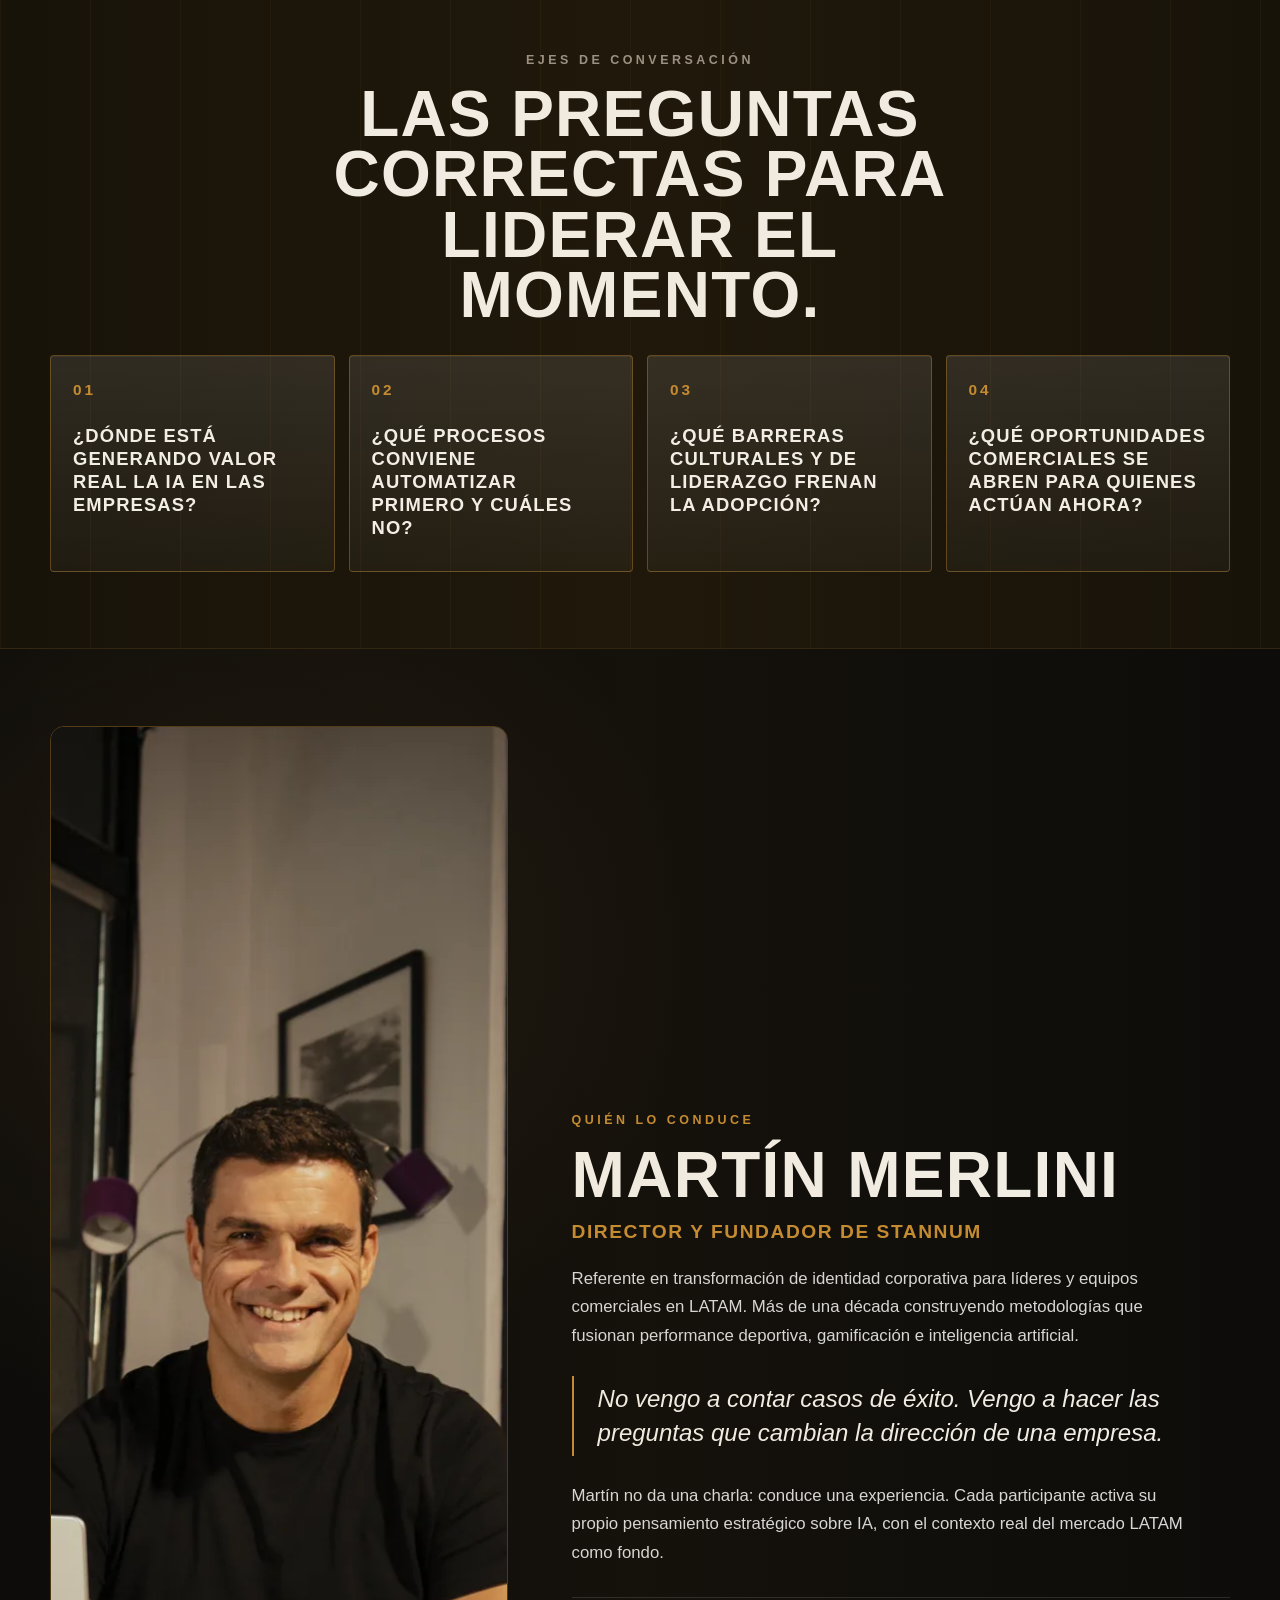
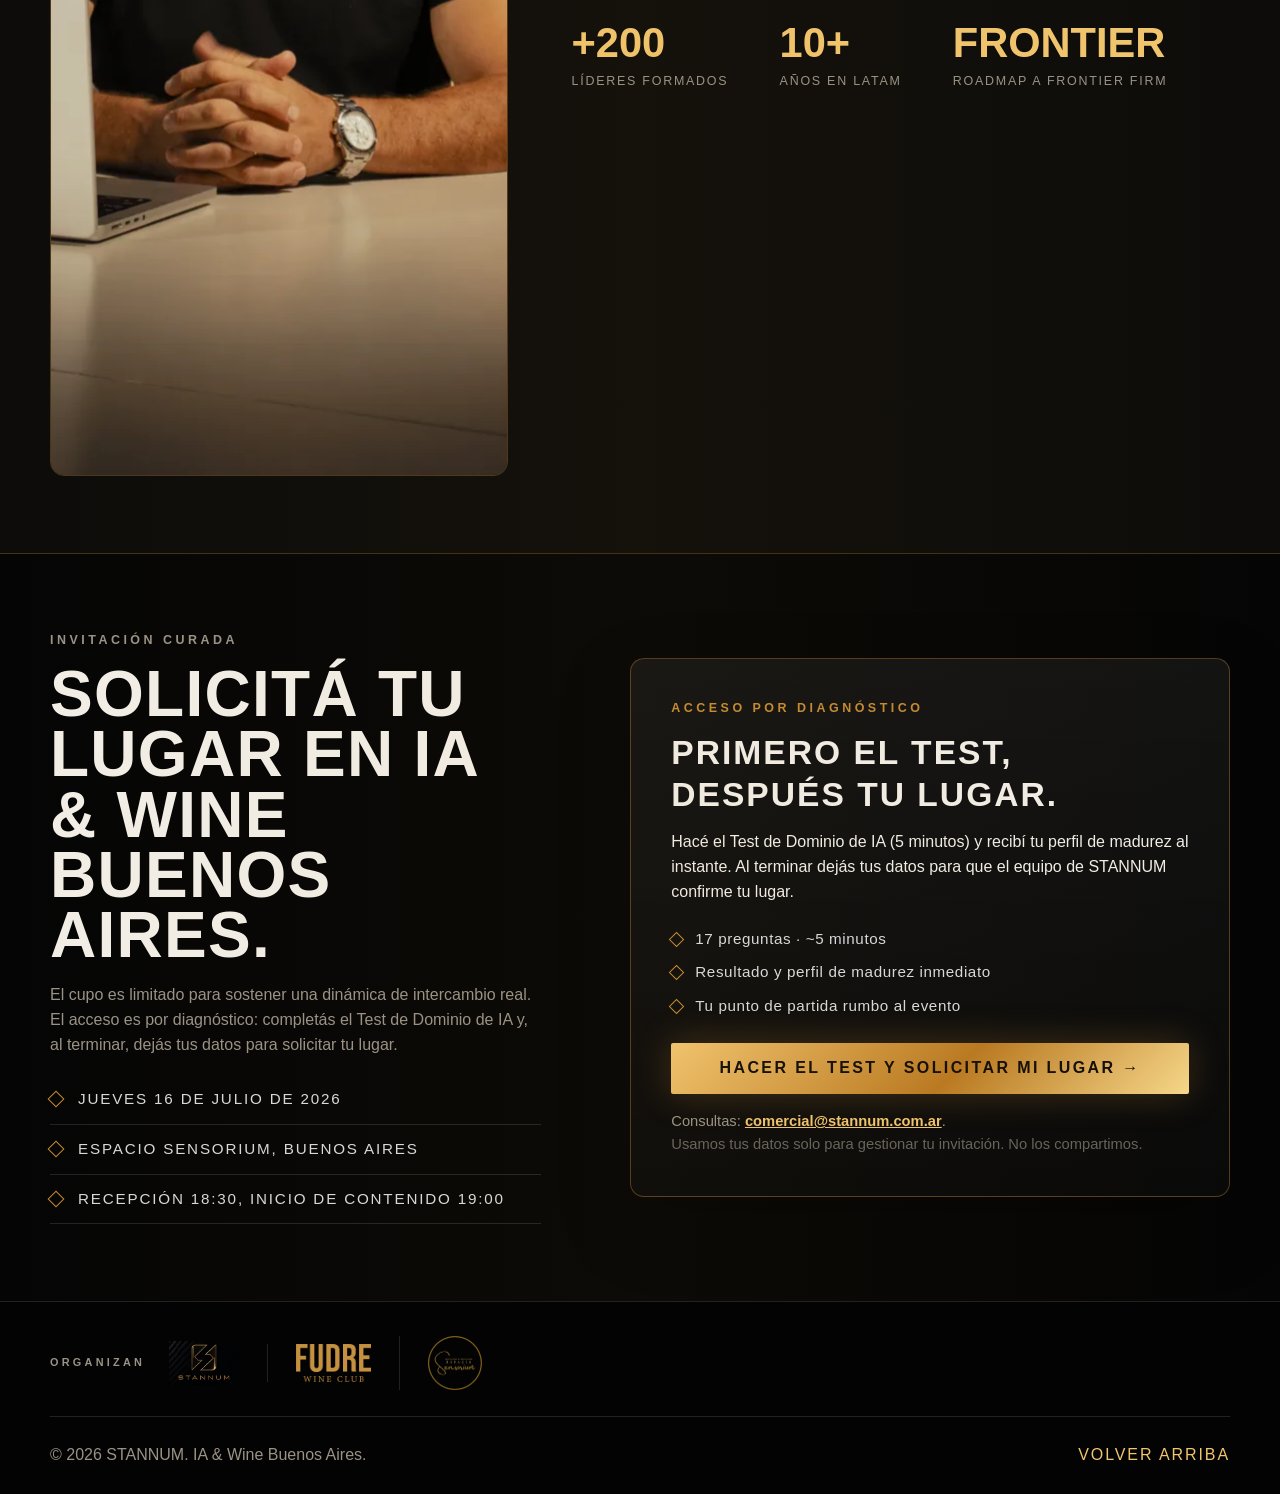
==== commit 9a5f5c2b: "Add Martín Merlini photo, surname, and "Quién conduce" nav link - Real photo (martin.webp) in the ho" ====
--- a/index.html
+++ b/index.html
@@ -101,6 +101,7 @@
         <div class="nav-links">
           <a href="#experiencia">Experiencia</a>
           <a href="#agenda">Agenda</a>
+          <a href="#host">Quién conduce</a>
           <a href="#invitacion">Invitación</a>
         </div>
       </nav>
@@ -339,15 +340,19 @@
 
       <section class="section host" id="host">
         <div class="container host-grid">
-          <!-- Cuando tengas la foto buena: reemplazar este div por
-               <img class="host-photo-img" src="assets/martin.webp" alt="Martín, Director y Fundador de STANNUM" /> -->
-          <div class="host-photo" data-reveal>
-            <span class="ph">Foto de Martín</span>
-          </div>
+          <img
+            class="host-photo-img"
+            src="assets/martin.webp"
+            alt="Martín Merlini, Director y Fundador de STANNUM"
+            width="900"
+            height="1350"
+            loading="lazy"
+            data-reveal
+          />
 
           <div class="host-copy">
             <p class="eyebrow">Quién lo conduce</p>
-            <h2>Martín</h2>
+            <h2>Martín Merlini</h2>
             <p class="host-role">Director y Fundador de STANNUM</p>
             <p class="host-bio">
               Referente en transformación de identidad corporativa para líderes y
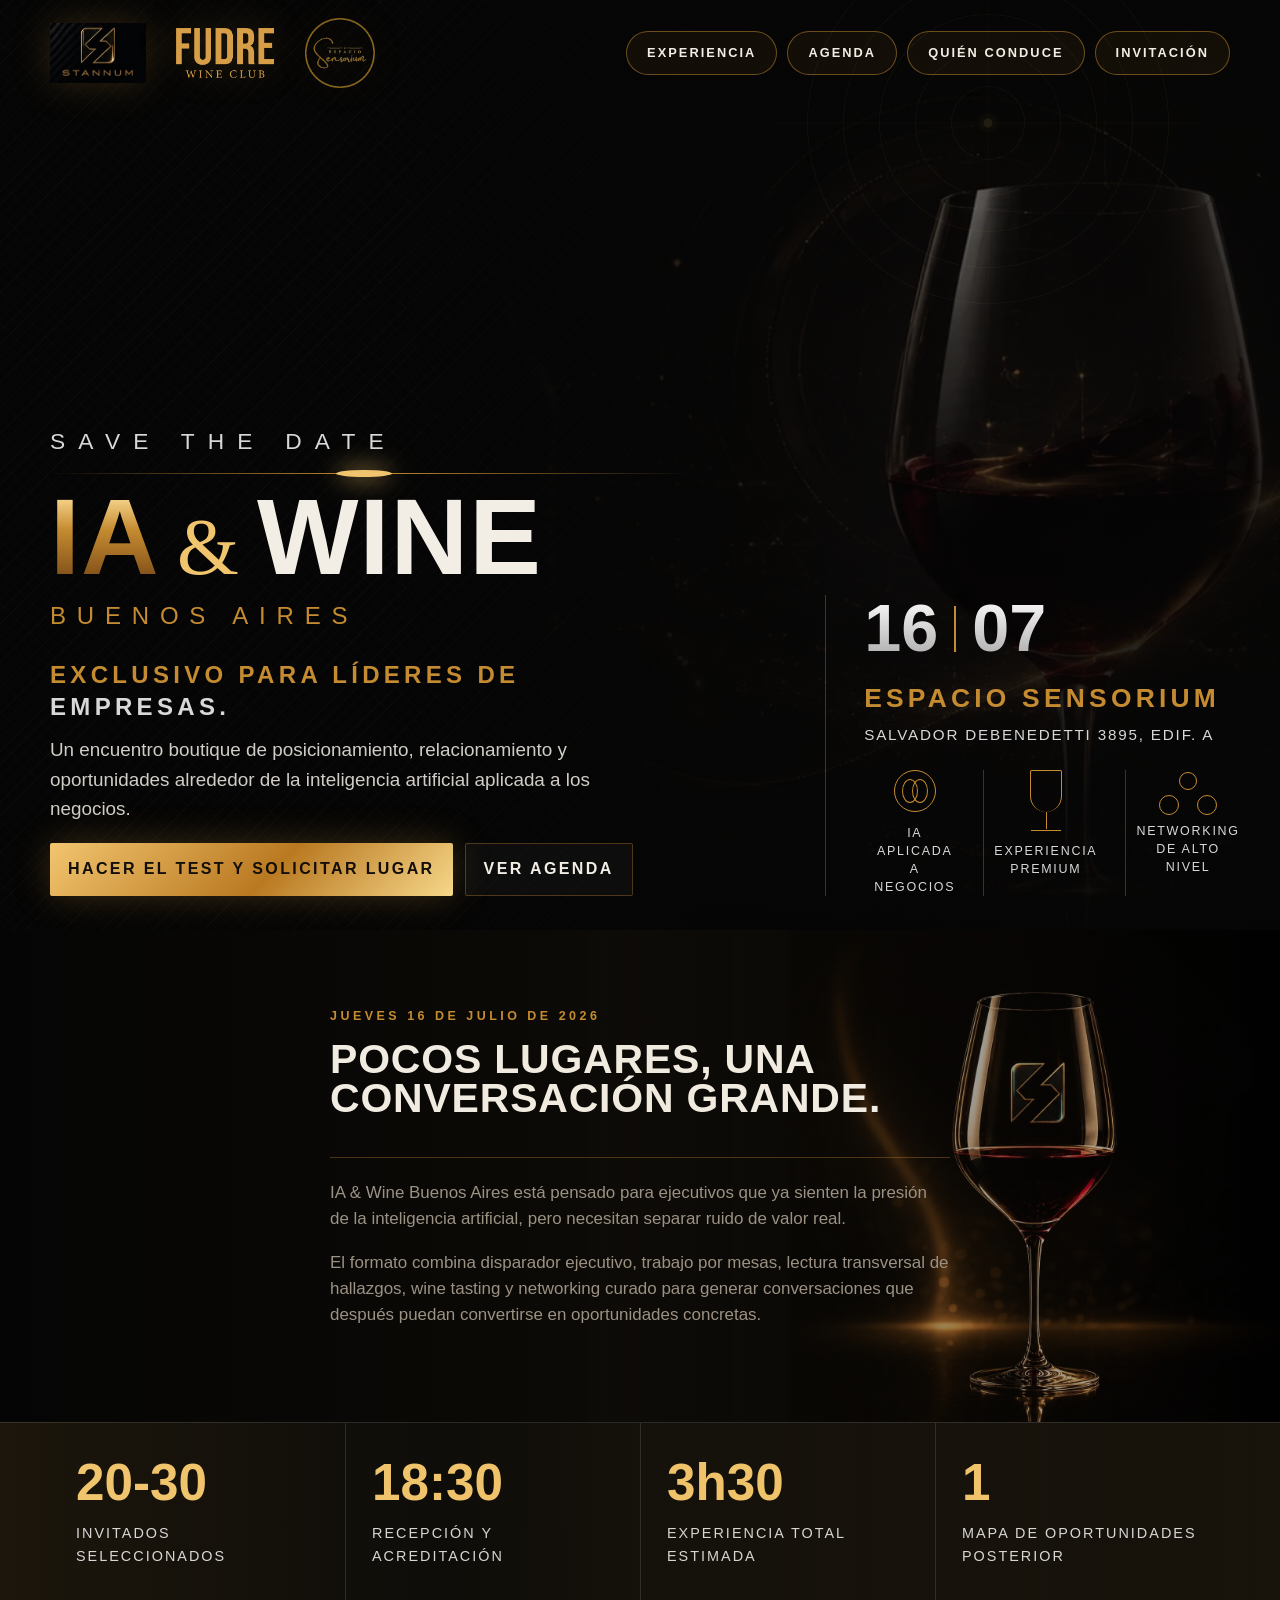
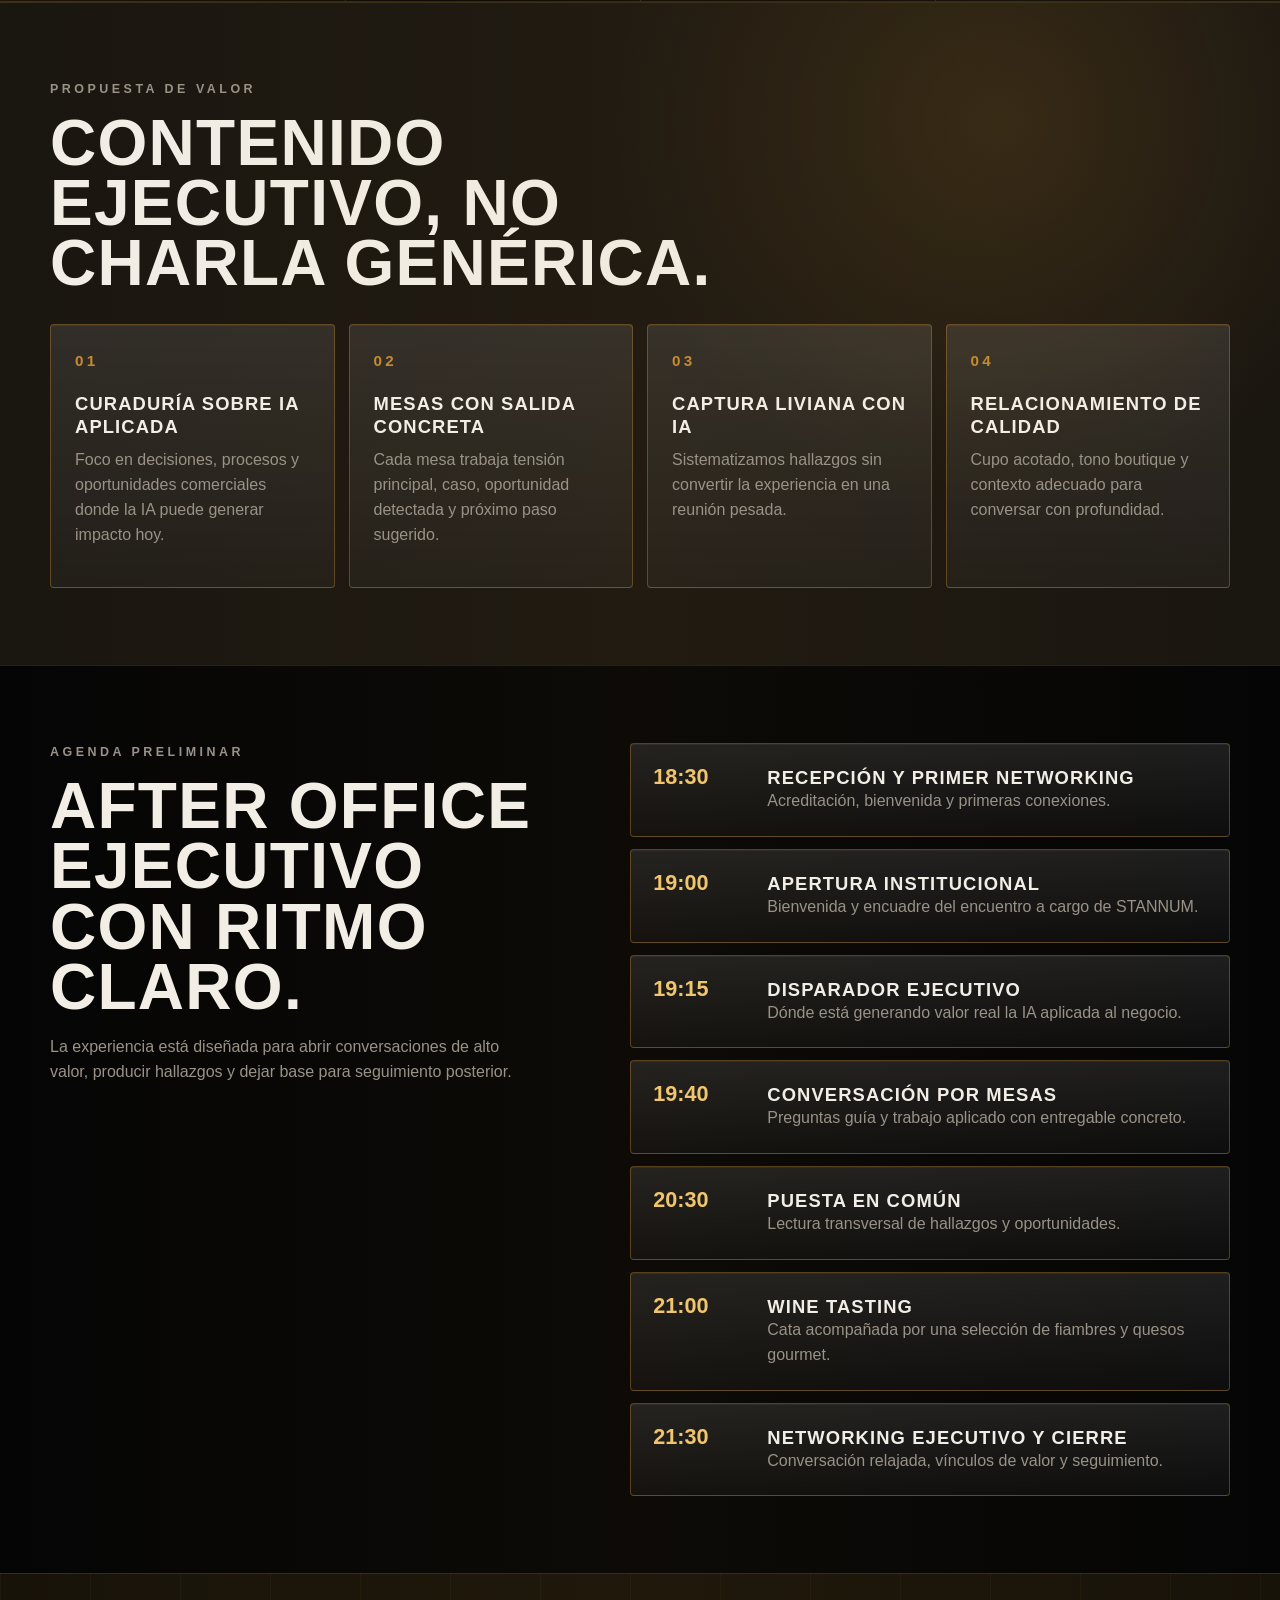
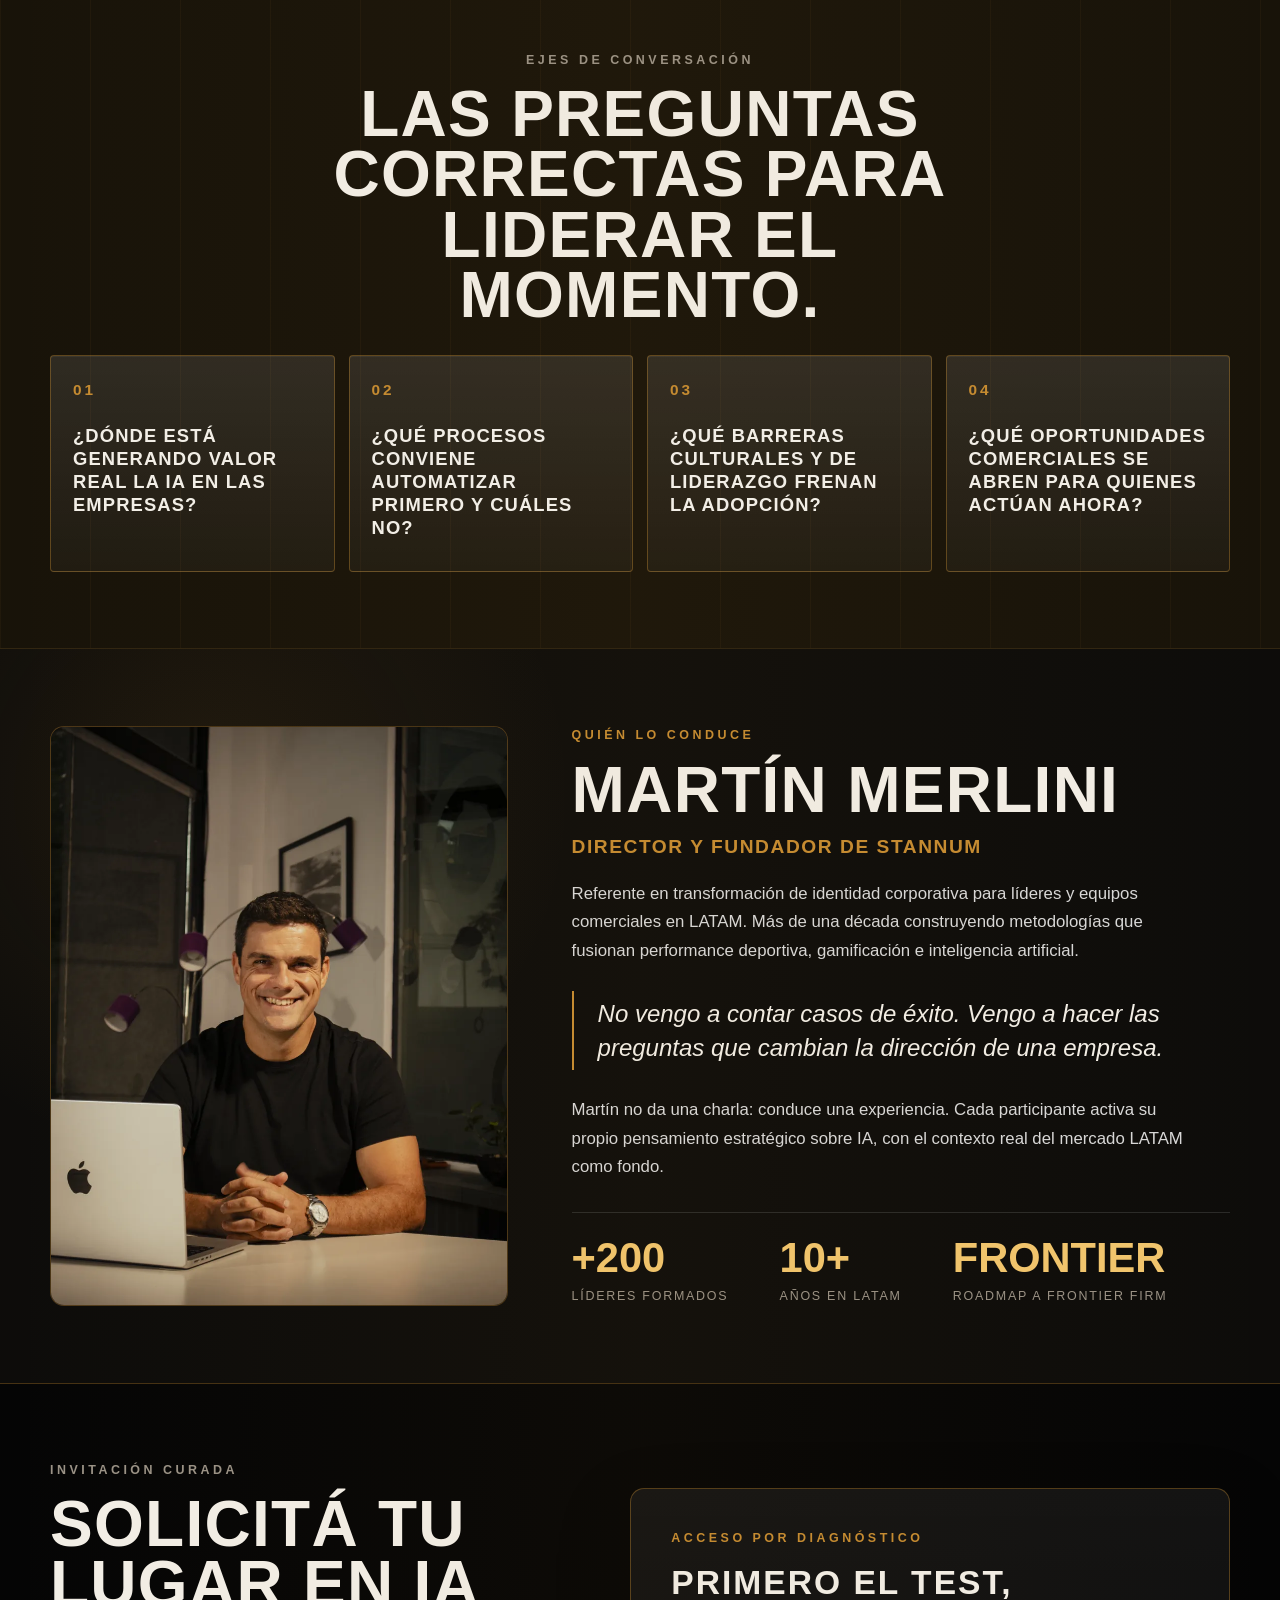
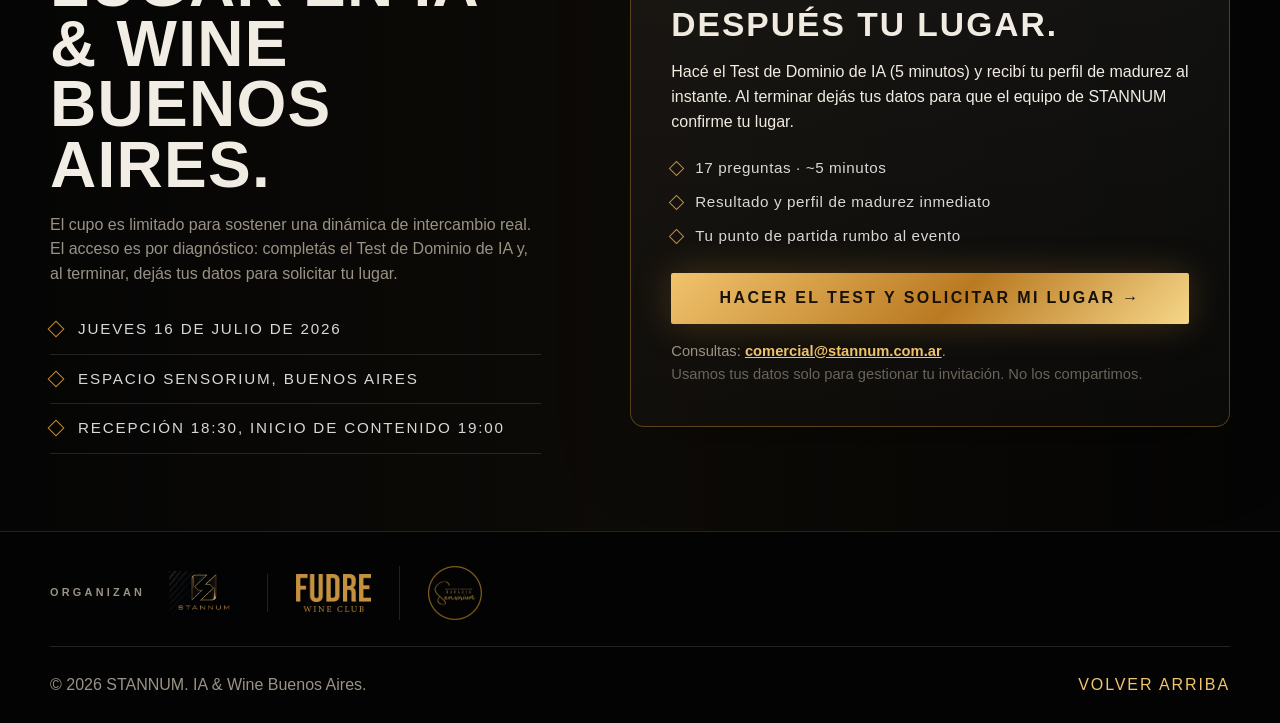
==== commit 0fc366ab: "Fix host section empty space: photo stretches to text height - Wrap photo, align-items stretch so im" ====
--- a/index.html
+++ b/index.html
@@ -340,15 +340,16 @@
 
       <section class="section host" id="host">
         <div class="container host-grid">
-          <img
-            class="host-photo-img"
-            src="assets/martin.webp"
-            alt="Martín Merlini, Director y Fundador de STANNUM"
-            width="900"
-            height="1350"
-            loading="lazy"
-            data-reveal
-          />
+          <div class="host-photo-wrap" data-reveal>
+            <img
+              class="host-photo-img"
+              src="assets/martin.webp"
+              alt="Martín Merlini, Director y Fundador de STANNUM"
+              width="900"
+              height="1350"
+              loading="lazy"
+            />
+          </div>
 
           <div class="host-copy">
             <p class="eyebrow">Quién lo conduce</p>
--- a/styles.css
+++ b/styles.css
@@ -801,36 +801,33 @@
   display: grid;
   grid-template-columns: minmax(0, 0.82fr) minmax(0, 1.18fr);
   gap: clamp(28px, 5vw, 64px);
-  align-items: center;
-}
-
-.host-photo,
-.host-photo-img {
-  width: 100%;
-  aspect-ratio: 4 / 5;
+  align-items: stretch;
+}
+
+.host-photo-wrap {
+  position: relative;
+  overflow: hidden;
   border: 1px solid var(--line);
   border-radius: 14px;
-  overflow: hidden;
-}
-
-.host-photo {
-  display: grid;
-  place-items: center;
-  background:
-    radial-gradient(circle at 50% 40%, rgba(197, 139, 49, 0.12), transparent 60%),
-    linear-gradient(160deg, #181410, #0a0908);
-}
-
-.host-photo .ph {
-  color: var(--muted);
-  font-size: 0.82rem;
-  letter-spacing: 0.16em;
-  text-transform: uppercase;
+  background: linear-gradient(160deg, #181410, #0a0908);
+  min-height: 360px;
 }
 
 .host-photo-img {
+  position: absolute;
+  inset: 0;
+  width: 100%;
+  height: 100%;
   object-fit: cover;
+  object-position: 50% 22%;
   display: block;
+}
+
+@media (max-width: 1040px) {
+  .host-photo-wrap {
+    aspect-ratio: 4 / 5;
+    min-height: 0;
+  }
 }
 
 .host-role {
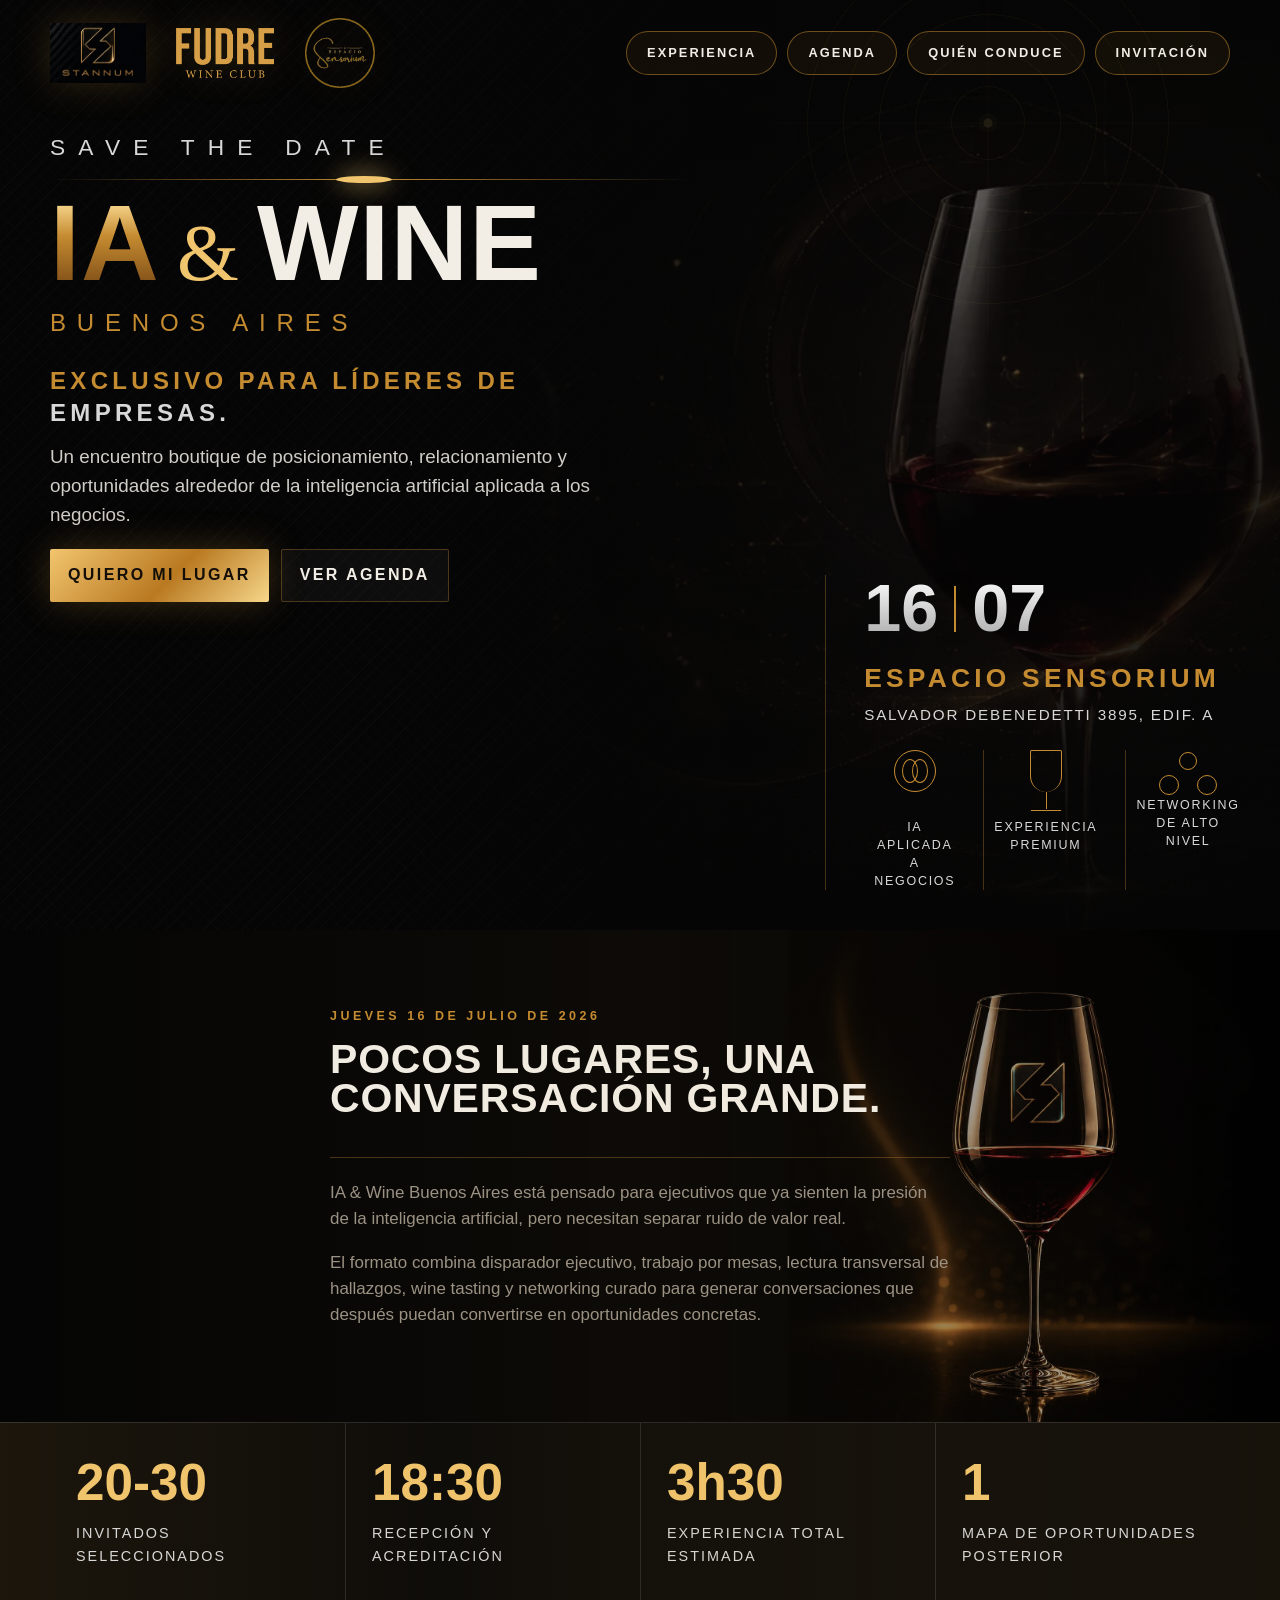
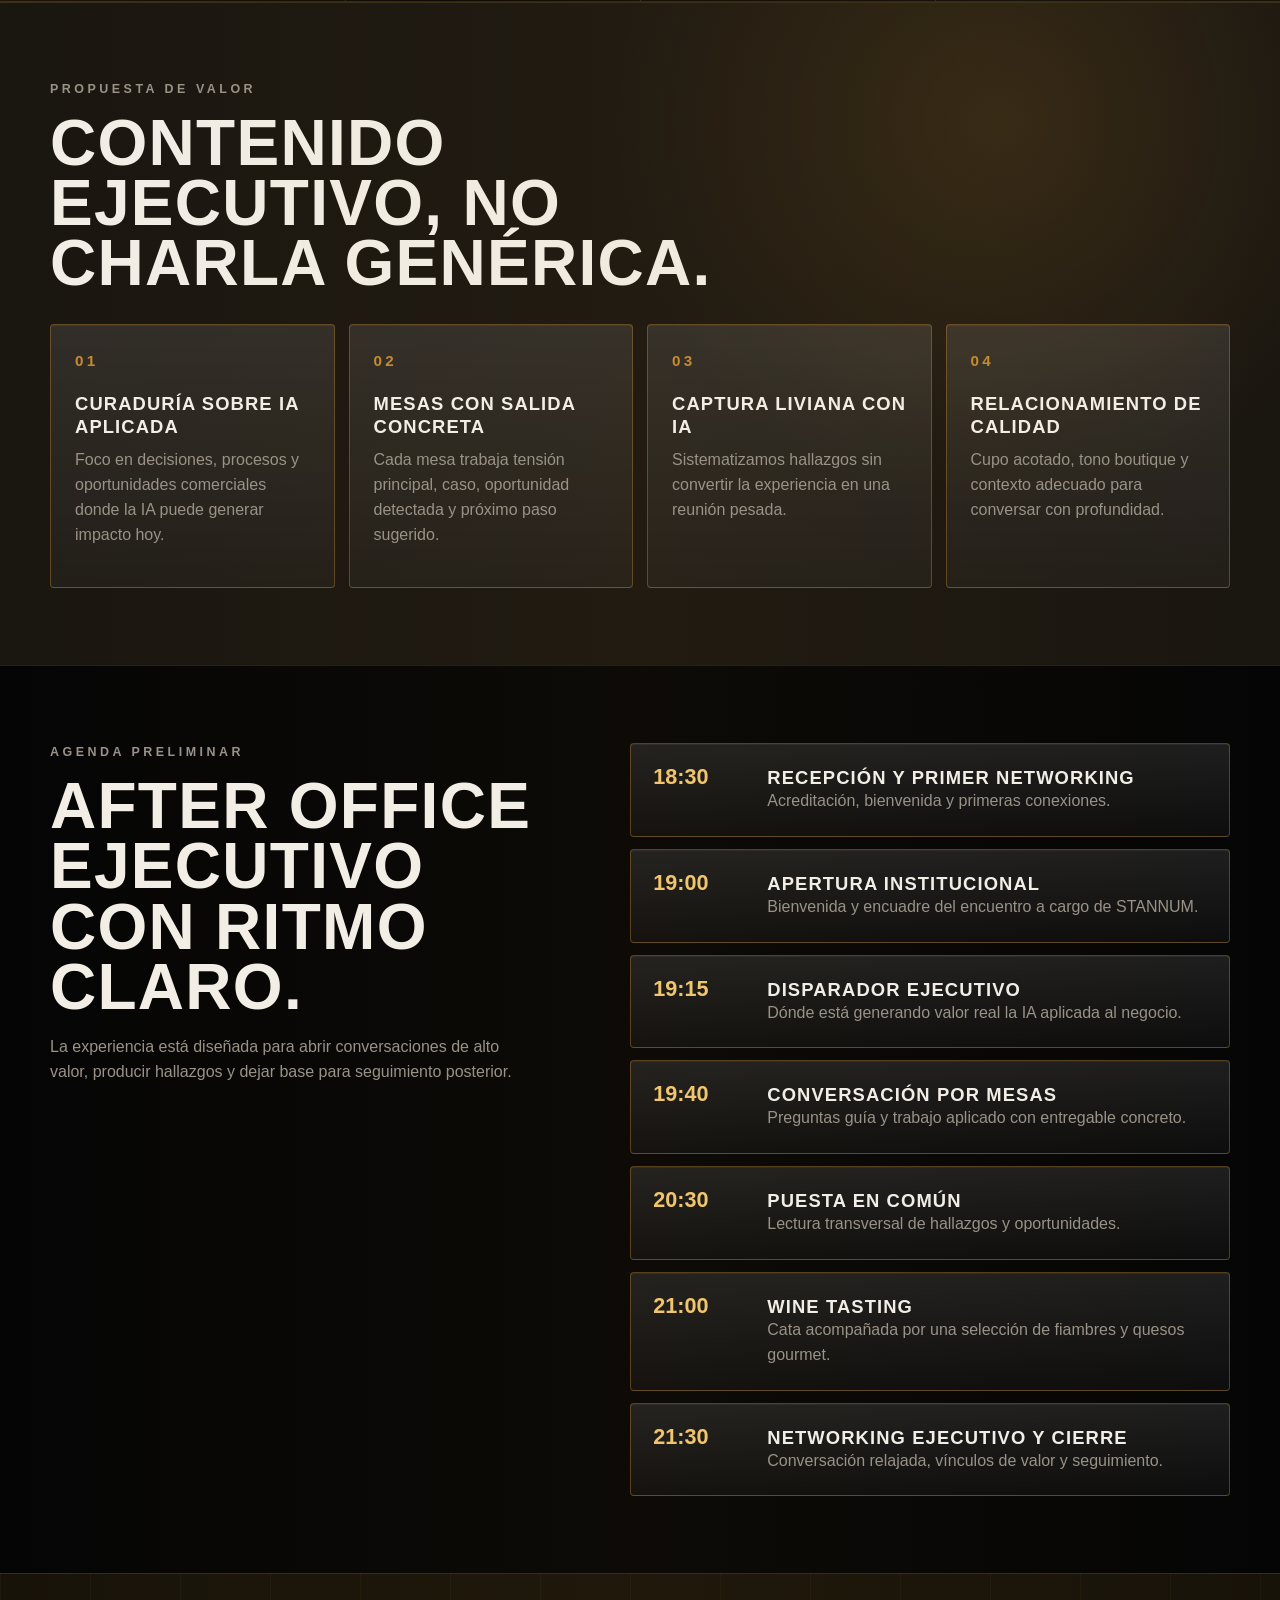
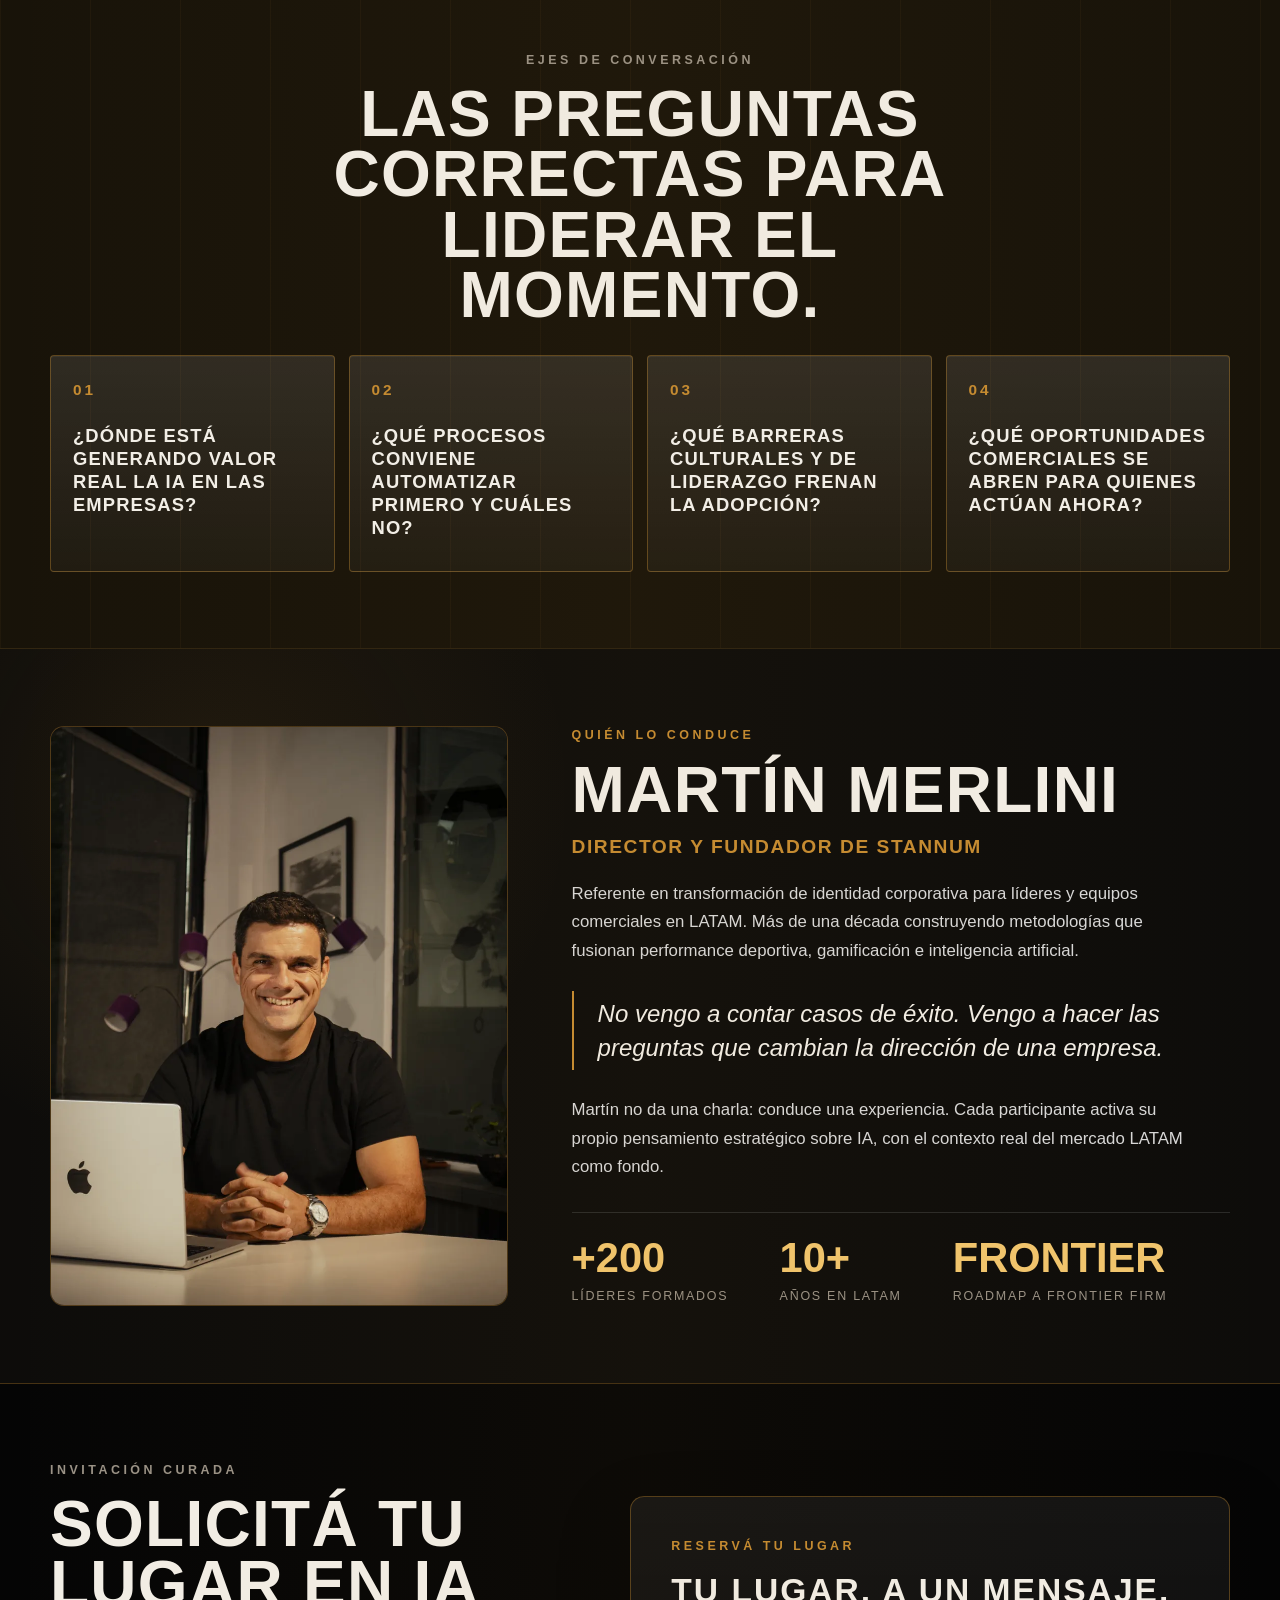
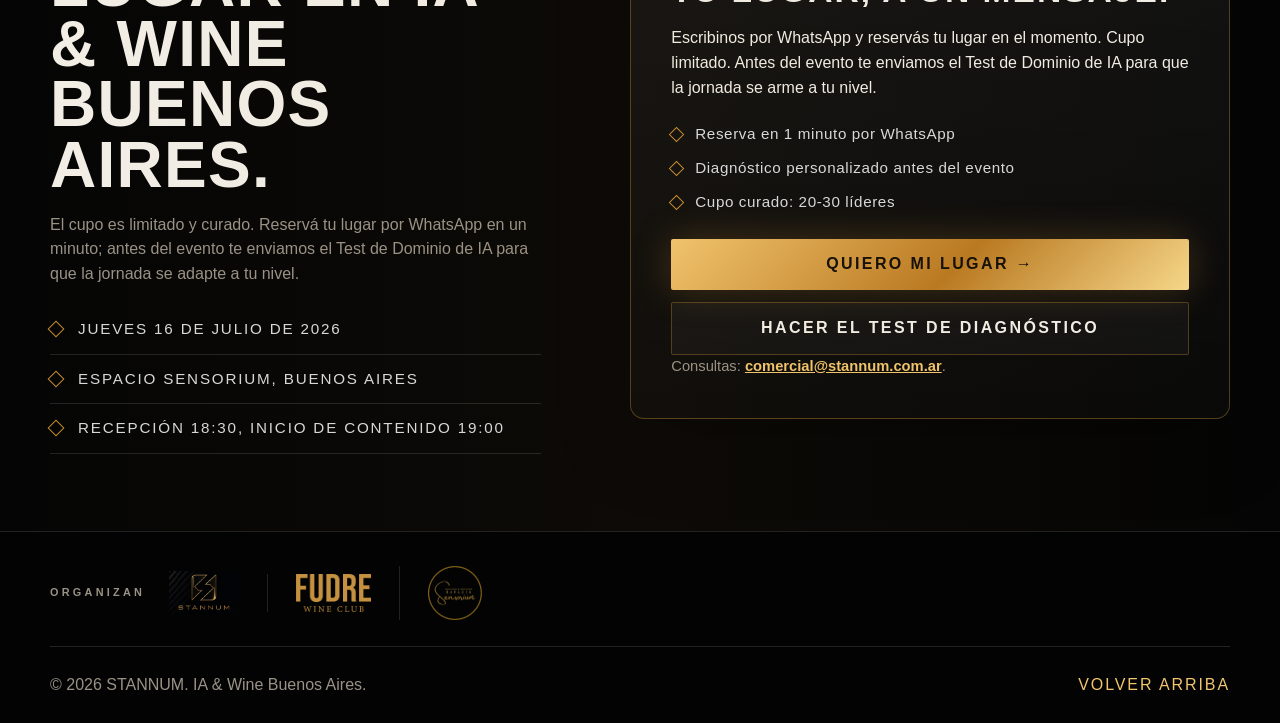
==== commit 808b5278: "Invert funnel: WhatsApp-first reservation (Joni), test as second step - Primary CTA "Quiero mi lugar" ====
--- a/index.html
+++ b/index.html
@@ -124,7 +124,7 @@
           </p>
 
           <div class="hero-actions">
-            <a class="btn btn-primary" href="test.html">Hacer el test y solicitar lugar</a>
+            <a class="btn btn-primary" href="https://wa.me/5491135215350?text=Hola%20Joni%2C%20quiero%20reservar%20mi%20lugar%20en%20IA%20%26%20Wine%20Buenos%20Aires%20%2816%2F7%2C%20Espacio%20Sensorium%29.%20Mi%20nombre%20es%3A%20" target="_blank" rel="noopener">Quiero mi lugar</a>
             <a class="btn btn-secondary" href="#agenda">Ver agenda</a>
           </div>
         </div>
@@ -388,9 +388,9 @@
             <p class="eyebrow">Invitación curada</p>
             <h2>Solicitá tu lugar en IA &amp; Wine Buenos Aires.</h2>
             <p>
-              El cupo es limitado para sostener una dinámica de intercambio
-              real. El acceso es por diagnóstico: completás el Test de Dominio
-              de IA y, al terminar, dejás tus datos para solicitar tu lugar.
+              El cupo es limitado y curado. Reservá tu lugar por WhatsApp en un
+              minuto; antes del evento te enviamos el Test de Dominio de IA para
+              que la jornada se adapte a tu nivel.
             </p>
             <ul class="invite-list">
               <li>Jueves 16 de julio de 2026</li>
@@ -400,25 +400,23 @@
           </div>
 
           <div class="invite-gate">
-            <p class="eyebrow">Acceso por diagnóstico</p>
-            <h3>Primero el test, después tu lugar.</h3>
+            <p class="eyebrow">Reservá tu lugar</p>
+            <h3>Tu lugar, a un mensaje.</h3>
             <p class="gate-p">
-              Hacé el Test de Dominio de IA (5 minutos) y recibí tu perfil de
-              madurez al instante. Al terminar dejás tus datos para que el equipo
-              de STANNUM confirme tu lugar.
+              Escribinos por WhatsApp y reservás tu lugar en el momento. Cupo
+              limitado. Antes del evento te enviamos el Test de Dominio de IA
+              para que la jornada se arme a tu nivel.
             </p>
             <ul class="gate-list">
-              <li>17 preguntas · ~5 minutos</li>
-              <li>Resultado y perfil de madurez inmediato</li>
-              <li>Tu punto de partida rumbo al evento</li>
+              <li>Reserva en 1 minuto por WhatsApp</li>
+              <li>Diagnóstico personalizado antes del evento</li>
+              <li>Cupo curado: 20-30 líderes</li>
             </ul>
-            <a class="btn btn-primary" href="test.html">Hacer el test y solicitar mi lugar →</a>
+            <a class="btn btn-primary" href="https://wa.me/5491135215350?text=Hola%20Joni%2C%20quiero%20reservar%20mi%20lugar%20en%20IA%20%26%20Wine%20Buenos%20Aires%20%2816%2F7%2C%20Espacio%20Sensorium%29.%20Mi%20nombre%20es%3A%20" target="_blank" rel="noopener">Quiero mi lugar →</a>
+            <a class="btn btn-secondary" href="test.html">Hacer el test de diagnóstico</a>
             <p class="form-note">
               Consultas:
               <a href="mailto:comercial@stannum.com.ar">comercial@stannum.com.ar</a>.
-            </p>
-            <p class="form-note privacy-note">
-              Usamos tus datos solo para gestionar tu invitación. No los compartimos.
             </p>
           </div>
         </div>
--- a/styles.css
+++ b/styles.css
@@ -221,9 +221,9 @@
   display: grid;
   grid-template-columns: minmax(0, 1.05fr) minmax(280px, 0.62fr);
   gap: clamp(28px, 7vw, 96px);
-  align-items: end;
+  align-items: start;
   min-height: calc(100svh - 76px);
-  padding: 20px 0 34px;
+  padding: 24px 0 40px;
 }
 
 .hero-copy {
@@ -423,8 +423,9 @@
 
 .quick-facts div {
   display: grid;
-  gap: 12px;
+  gap: 26px;
   justify-items: center;
+  align-content: start;
   border-left: 1px solid var(--line);
   padding: 0 10px;
   text-align: center;
@@ -1014,9 +1015,12 @@
   transform: rotate(45deg);
 }
 
+.invite-gate .btn {
+  width: 100%;
+}
+
 .invite-gate .btn-primary {
-  width: 100%;
-  margin-bottom: 16px;
+  margin-bottom: 12px;
 }
 
 .privacy-note {
@@ -1170,12 +1174,13 @@
 
   .nav-links {
     width: 100%;
-    overflow-x: auto;
-    padding-bottom: 4px;
+    flex-wrap: wrap;
   }
 
   .nav-links a {
     flex: 0 0 auto;
+    font-size: 0.74rem;
+    padding: 10px 16px;
   }
 
   .hero-grid {
